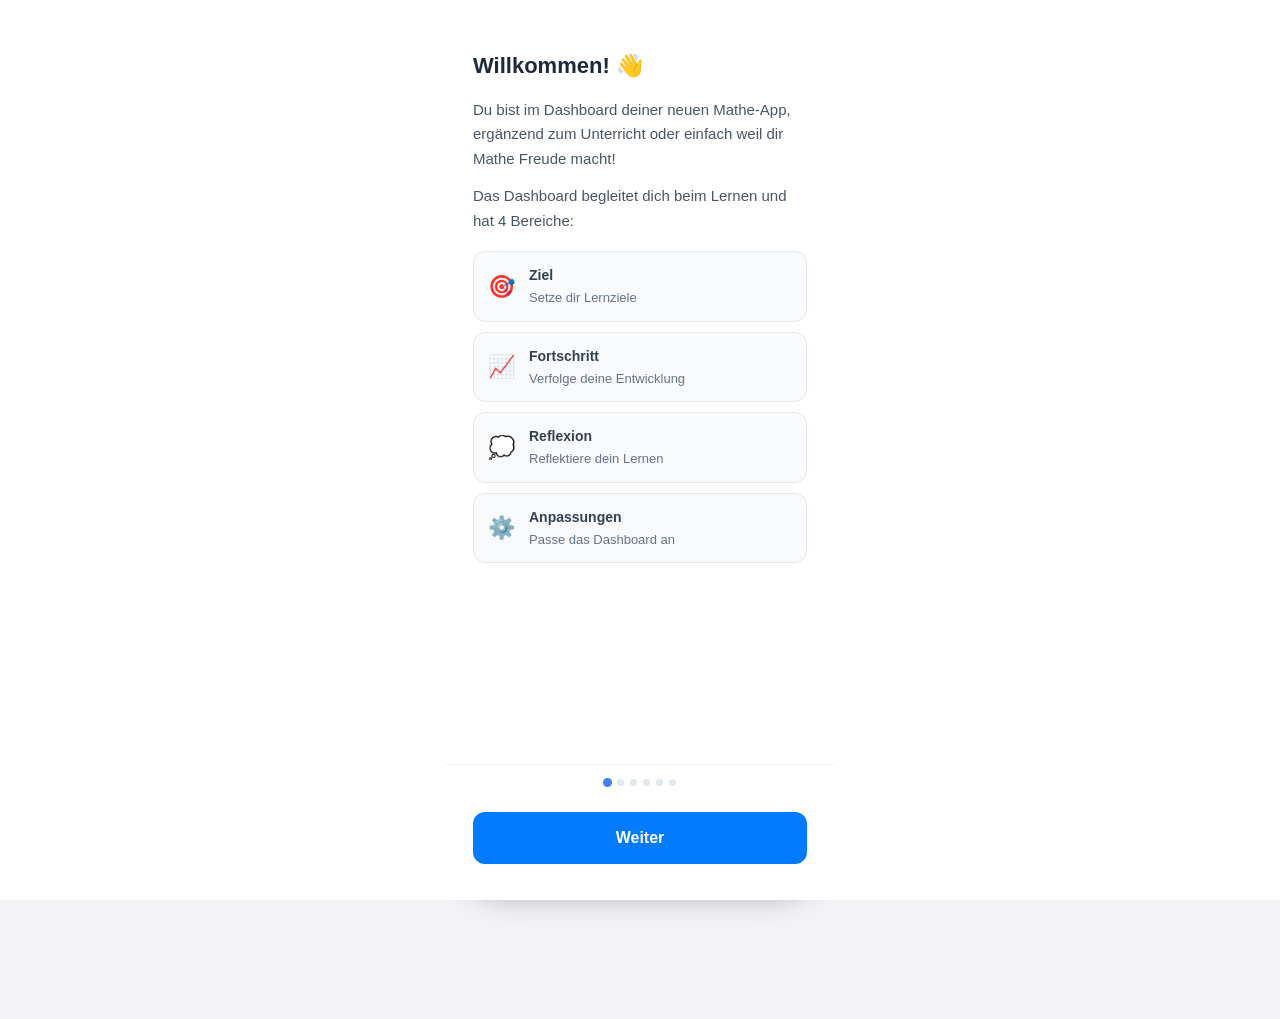
==== index.html @ ce613159 "Add files via upload" ====
<!DOCTYPE html>
<html lang="de">
<head>
  <meta charset="UTF-8" />
  <meta name="viewport" content="width=device-width, initial-scale=1.0, maximum-scale=1.0" />
  <title>Lern-Dashboard</title>
  <link rel="stylesheet" href="styles.css" />
  <style>
    /* ── Onboarding ─────────────────────────────────────────── */
    #onboarding-overlay {
      position: fixed;
      inset: 0;
      background: #fff;
      z-index: 9999;
      display: flex;
      align-items: flex-start;
      justify-content: center;
    }
    .onb-container {
      width: 100%;
      max-width: 390px;
      height: 100%;
      display: flex;
      flex-direction: column;
      overflow: hidden;
    }
    .onb-slide {
      display: none;
      flex-direction: column;
      flex: 1;
      overflow-y: auto;
      padding: 52px 28px 16px;
    }
    .onb-slide.active {
      display: flex;
      animation: onb-in .22s ease;
    }
    @keyframes onb-in {
      from { opacity: 0; transform: translateY(10px); }
      to   { opacity: 1; transform: translateY(0); }
    }
    .onb-title {
      font-size: 22px;
      font-weight: 700;
      color: #1E293B;
      margin: 0 0 18px;
      line-height: 1.25;
    }
    .onb-text {
      font-size: 15px;
      line-height: 1.65;
      color: #475569;
      margin: 0 0 12px;
    }
    .onb-features {
      display: flex;
      flex-direction: column;
      gap: 10px;
      margin-top: 6px;
    }
    .onb-feature {
      display: flex;
      align-items: center;
      gap: 14px;
      padding: 13px 14px;
      background: #F8FAFC;
      border-radius: 12px;
      border: 1px solid #E2E8F0;
    }
    .onb-feat-icon {
      font-size: 22px;
      flex-shrink: 0;
      line-height: 1;
    }
    .onb-feat-name {
      font-size: 14px;
      font-weight: 600;
      color: #334155;
    }
    .onb-feat-desc {
      font-size: 13px;
      color: #64748B;
      margin-top: 2px;
    }
    .onb-footer {
      padding: 14px 28px 36px;
      display: flex;
      flex-direction: column;
      align-items: center;
      gap: 14px;
      border-top: 1px solid #F1F5F9;
      flex-shrink: 0;
    }
    .onb-dots {
      display: flex;
      gap: 6px;
    }
    .onb-dot {
      width: 7px;
      height: 7px;
      border-radius: 50%;
      background: #E2E8F0;
      transition: background .2s, transform .2s;
    }
    .onb-dot.active {
      background: #3B82F6;
      transform: scale(1.3);
    }
    .onb-btn { width: 100%; }
  </style>
</head>
<body>
  <div class="app-container">

    <!-- ── Screen 1: Ziel ─────────────────────────────────── -->
    <div id="screen-ziel" class="screen active">
      <div class="screen-header">
        <h1 class="screen-title">Mein Ziel</h1>
        <span class="screen-subtitle">Wo will ich hin?</span>
      </div>

      <!-- Ziel-Block (Metrik 4 + 5) -->
      <section class="card" id="ziel-block">
        <div id="ziel-summary"></div>
      </section><!-- /ziel-block -->

      <!-- Lernempfehlung (Metrik 9) -->
      <section class="card" id="recommendation-section">
        <span class="card-title">Nächster Schritt</span>
        <div class="rec-card">
          <div class="rec-tag" id="rec-subject-tag"></div>
          <p class="rec-text" id="rec-text"></p>
          <p class="rec-goal-link muted" id="rec-goal-link"></p>
          <button class="btn btn-primary" id="rec-start-btn">Jetzt starten</button>
        </div>
      </section>

      <!-- Semesteranforderungen (Metrik 6) -->
      <section class="card" id="requirements-section">
        <div id="req-content"></div>
      </section>

      <!-- Manuelle Eingabe (Metrik 28) -->
      <section class="card card-subtle" id="manual-entry-section">
        <div id="manual-entry-root"></div>
      </section>

      <div class="screen-spacer"></div>
    </div><!-- /screen-ziel -->

    <!-- ── Screen 2: Fortschritt ──────────────────────────── -->
    <div id="screen-fortschritt" class="screen">
      <div class="screen-header">
        <h1 class="screen-title">Fortschritt</h1>
        <span class="screen-subtitle">Wo stehe ich aktuell?</span>
      </div>

      <!-- 1. Themen-Kachel -->
      <section class="card" id="themen-kachel">
        <div class="thema-tabs" id="thema-tabs"></div>
        <div id="thema-content"></div>
      </section>

      <!-- 2. Mein Lernfortschritt -->
      <section class="card" id="semester-chart-card">
        <div class="chart-header">
          <div>
            <div class="card-title">Mein Lernfortschritt</div>
            <p class="muted small" id="chart-subtitle" style="margin-top:2px;margin-bottom:0;">Sep – Mai</p>
          </div>
          <div id="chart-toggle" class="chart-toggle-wrap"></div>
        </div>
        <div id="semester-svg-wrap" style="margin-top:10px;"></div>
        <div id="semester-legend" class="semester-legend"></div>
        <div id="semester-tooltip" class="semester-tooltip"></div>
      </section>

      <!-- 3. Noten -->
      <section class="card" id="noten-section">
        <div style="display:flex;align-items:center;justify-content:space-between;margin-bottom:12px;">
          <div class="card-title" style="margin-bottom:0;">Noten</div>
          <button class="btn-icon" id="noten-add-btn" aria-label="Note hinzufügen">
            <svg width="17" height="17" viewBox="0 0 24 24" fill="none" stroke="currentColor" stroke-width="2.5" stroke-linecap="round"><line x1="12" y1="5" x2="12" y2="19"/><line x1="5" y1="12" x2="19" y2="12"/></svg>
          </button>
        </div>
        <div id="noten-table-wrap"></div>
      </section>

      <!-- 4. Abzeichen -->
      <section class="card" id="abzeichen-section">
        <div class="abz-header">
          <span class="card-title">Abzeichen</span>
          <div class="abz-nav-btns">
            <button class="abz-arrow-btn" id="abz-prev-btn" aria-label="Vorherige Abzeichen">
              <svg width="16" height="16" viewBox="0 0 24 24" fill="none" stroke="currentColor" stroke-width="2.5" stroke-linecap="round" stroke-linejoin="round"><polyline points="15 18 9 12 15 6"/></svg>
            </button>
            <button class="abz-arrow-btn" id="abz-next-btn" aria-label="Nächste Abzeichen">
              <svg width="16" height="16" viewBox="0 0 24 24" fill="none" stroke="currentColor" stroke-width="2.5" stroke-linecap="round" stroke-linejoin="round"><polyline points="9 18 15 12 9 6"/></svg>
            </button>
          </div>
        </div>
        <div class="abz-scroll-wrap" id="abz-scroll-wrap"></div>
        <div class="abz-dots" id="abz-dots"></div>
      </section>

      <div class="screen-spacer"></div>
    </div>

    <!-- ── Screen 3: Reflexion ────────────────────────────── -->
    <div id="screen-reflexion" class="screen">
      <div class="screen-header">
        <h1 class="screen-title">Reflexion</h1>
        <span class="screen-subtitle">Wie lief es?</span>
      </div>

      <!-- Wöchentlicher Check-in -->
      <section class="card" id="ref-checkin-card">
        <div class="card-title">Wöchentlicher Check-in</div>

        <div class="ref-section" style="margin-top:14px;">
          <p class="ref-question">Wie bewertest du deinen Lernfortschritt diese Woche?</p>
          <div class="ref-poles">
            <span>wenig</span>
            <span>viel</span>
          </div>
          <div class="ref-slider-wrap">
            <input type="range" class="ref-slider ref-slider--empty" id="ref-komp-slider"
                   min="1" max="10" value="5" step="1">
            <div class="ref-sys-marker" id="ref-sys-marker" style="display:none;">
              <div class="ref-sys-marker-tick"></div>
              <span class="ref-sys-marker-pct" id="ref-sys-marker-pct"></span>
            </div>
          </div>
          <p class="ref-hint" id="ref-komp-hint">Tippen um zu bewerten</p>
          <p class="ref-sys-text" id="ref-sys-text" style="display:none;"></p>
        </div>

        <div class="ref-divider"></div>

        <div class="ref-section">
          <p class="ref-question">Wie fühlst du dich gerade beim Lernen?</p>
          <div class="ref-poles">
            <span>😔 frustriert</span>
            <span>😊 neugierig</span>
          </div>
          <input type="range" class="ref-slider ref-slider--empty emo-slider" id="ref-emo-slider"
                 min="1" max="10" value="5" step="1">
          <p class="ref-hint" id="ref-emo-hint">Tippen um zu bewerten</p>
        </div>
      </section>

      <!-- Empfehlung -->
      <section class="card" id="ref-empfehlung-card">
        <div class="card-title">Empfehlung</div>
        <div id="ref-empfehlung-content" style="margin-top:10px;"></div>
      </section>

      <!-- Deine Entwicklung -->
      <section class="card" id="ref-verlauf-card">
        <div class="card-title">Deine Entwicklung</div>
        <div id="ref-verlauf-content" style="margin-top:12px;"></div>
      </section>

      <!-- Dein Lernmuster -->
      <section class="card" id="ref-muster-card">
        <div class="card-title">Dein Lernmuster</div>
        <div id="ref-muster-content" style="margin-top:12px;"></div>
      </section>

      <div class="screen-spacer"></div>
    </div>

    <!-- ── Screen 4: Anpassungen ──────────────────────────── -->
    <div id="screen-anpassungen" class="screen">
      <div class="screen-header">
        <h1 class="screen-title">Anpassungen</h1>
        <span class="screen-subtitle">Dein Dashboard</span>
      </div>

      <!-- Optional deaktivierbare Elemente -->
      <section class="card" id="anp-optional-card">
        <div class="card-title">Anpassbar</div>
        <p class="muted small" style="margin-top:4px;margin-bottom:14px;">Diese Elemente kannst du nach Bedarf ein- oder ausblenden.</p>
        <div id="anp-toggle-list"></div>
      </section>

      <!-- Systemseitig gesperrte Elemente -->
      <section class="card" id="anp-locked-card">
        <div class="card-title">Immer sichtbar</div>
        <p class="muted small" style="margin-top:4px;margin-bottom:14px;">Kernelemente für selbstreguliertes Lernen — können nicht ausgeblendet werden.</p>
        <div id="anp-locked-list"></div>
      </section>

      <!-- Push-Benachrichtigungen -->
      <section class="card" id="anp-push-card">
        <div class="card-title">Push-Benachrichtigungen</div>
        <p class="muted small" style="margin-top:4px;margin-bottom:14px;">Erhalte Erinnerungen direkt auf dein Gerät.</p>
        <div id="anp-push-list"></div>
      </section>

      <div class="screen-spacer"></div>
    </div>

    <!-- ── Floating Bottom Navigation ────────────────────── -->
    <nav class="bottom-nav" id="bottom-nav">
      <button class="nav-tab active" data-screen="screen-ziel" aria-label="Ziel">
        <span class="nav-emoji">🎯</span>
      </button>
      <button class="nav-tab" data-screen="screen-fortschritt" aria-label="Fortschritt">
        <span class="nav-emoji">📈</span>
      </button>
      <button class="nav-tab" data-screen="screen-reflexion" aria-label="Reflexion">
        <span class="nav-emoji">💭</span>
      </button>
      <button class="nav-tab" data-screen="screen-anpassungen" aria-label="Anpassungen">
        <span class="nav-emoji">⚙️</span>
      </button>
    </nav>

  </div><!-- /app-container -->

  <!-- ── Onboarding ──────────────────────────────────────────── -->
  <div id="onboarding-overlay">
    <div class="onb-container">

      <div class="onb-slide active">
        <h2 class="onb-title">Willkommen! 👋</h2>
        <p class="onb-text">Du bist im Dashboard deiner neuen Mathe-App, ergänzend zum Unterricht oder einfach weil dir Mathe Freude macht!</p>
        <p class="onb-text">Das Dashboard begleitet dich beim Lernen und hat 4 Bereiche:</p>
        <div class="onb-features">
          <div class="onb-feature">
            <span class="onb-feat-icon">🎯</span>
            <div>
              <div class="onb-feat-name">Ziel</div>
              <div class="onb-feat-desc">Setze dir Lernziele</div>
            </div>
          </div>
          <div class="onb-feature">
            <span class="onb-feat-icon">📈</span>
            <div>
              <div class="onb-feat-name">Fortschritt</div>
              <div class="onb-feat-desc">Verfolge deine Entwicklung</div>
            </div>
          </div>
          <div class="onb-feature">
            <span class="onb-feat-icon">💭</span>
            <div>
              <div class="onb-feat-name">Reflexion</div>
              <div class="onb-feat-desc">Reflektiere dein Lernen</div>
            </div>
          </div>
          <div class="onb-feature">
            <span class="onb-feat-icon">⚙️</span>
            <div>
              <div class="onb-feat-name">Anpassungen</div>
              <div class="onb-feat-desc">Passe das Dashboard an</div>
            </div>
          </div>
        </div>
      </div>

      <div class="onb-slide">
        <h2 class="onb-title">So funktioniert die App</h2>
        <div class="onb-features">
          <div class="onb-feature">
            <span class="onb-feat-icon">📚</span>
            <div>
              <div class="onb-feat-name">Themen</div>
              <div class="onb-feat-desc">Die großen Lernbereiche wie Analysis oder Algebra.</div>
            </div>
          </div>
          <div class="onb-feature">
            <span class="onb-feat-icon">📖</span>
            <div>
              <div class="onb-feat-name">Module</div>
              <div class="onb-feat-desc">Unterthemen innerhalb eines Themas, zum Beispiel Ableitungsregeln.</div>
            </div>
          </div>
          <div class="onb-feature" style="align-items:flex-start;">
            <span class="onb-feat-icon" style="margin-top:1px;">✏️</span>
            <div>
              <div class="onb-feat-name">Aufgaben</div>
              <div class="onb-feat-desc">Es gibt viele Aufgaben, du musst aber nicht alle spielen. Bestimmte Aufgaben sind als Testaufgaben markiert. Löst du diese beim ersten Versuch richtig, gilt das Modul als verstanden.</div>
            </div>
          </div>
        </div>
      </div>

      <div class="onb-slide">
        <h2 class="onb-title">🎯 Mein Ziel</h2>
        <p class="onb-text">Hier siehst du dein aktuelles Lernziel. Du kannst zwischen einem Zeitziel (z.B. 30 Min/Tag) und einem Lernziel (z.B. bestimmtes Modul abschließen) wählen.</p>
      </div>

      <div class="onb-slide">
        <h2 class="onb-title">📈 Fortschritt</h2>
        <p class="onb-text">Hier siehst du wie weit du in den einzelnen Themengebieten bist und wie sich deine Kompetenz über das Schuljahr entwickelt.</p>
      </div>

      <div class="onb-slide">
        <h2 class="onb-title">💭 Reflexion</h2>
        <p class="onb-text">Einmal pro Woche kannst du hier einschätzen wie gut du gelernt hast und wie es dir dabei ging. Das hilft dir besser zu lernen.</p>
      </div>

      <div class="onb-slide">
        <h2 class="onb-title">Bereit? Los geht's! 🚀</h2>
        <p class="onb-text">Du kannst das Dashboard jetzt ausprobieren. Viel Spaß beim Lernen!</p>
      </div>

      <div class="onb-footer">
        <div class="onb-dots" id="onb-dots">
          <span class="onb-dot active"></span>
          <span class="onb-dot"></span>
          <span class="onb-dot"></span>
          <span class="onb-dot"></span>
          <span class="onb-dot"></span>
          <span class="onb-dot"></span>
        </div>
        <button class="btn btn-primary onb-btn" id="onb-btn">Weiter</button>
      </div>

    </div>
  </div>

  <script src="data.js"></script>
  <script src="script.js"></script>
</body>
</html>
---- styles.css ----
/* ── Design Tokens ───────────────────────────────────────── */
:root {
  /* Apple System Accent Colors */
  --accent-blue:   #007AFF;
  --accent-green:  #34C759;
  --accent-amber:  #FF9500;
  --accent-red:    #FF3B30;
  --accent-purple: #AF52DE;

  /* Component aliases — use these throughout */
  --color-primary:    #007AFF;
  --color-primary-bg: rgba(0, 122, 255, 0.10);
  --color-amber:      #FF9500;
  --color-amber-bg:   rgba(255, 149, 0, 0.12);
  --color-success:    #34C759;
  --color-success-bg: rgba(52, 199, 89, 0.12);
  --color-bg:         #F2F2F7;
  --color-surface:    #FFFFFF;
  --color-text:       #000000;
  --color-text-muted: #8E8E93;
  --color-border:     rgba(60, 60, 67, 0.12);

  --radius-sm:   8px;
  --radius-md:   12px;
  --radius-lg:   16px;
  --radius-pill: 32px;

  --shadow-nav:  0 8px 32px rgba(0,0,0,.4);
  --shadow-card: 0 2px 8px rgba(0,0,0,0.08), 0 0 1px rgba(0,0,0,0.04);

  --font: -apple-system, BlinkMacSystemFont, 'SF Pro Display', 'SF Pro Text', 'Helvetica Neue', Arial, sans-serif;

  --nav-height:   68px;
  --nav-bottom:   16px;
}

/* ── Reset & Base ────────────────────────────────────────── */
*, *::before, *::after { box-sizing: border-box; margin: 0; padding: 0; }

html { -webkit-text-size-adjust: 100%; }

body {
  font-family: var(--font);
  font-size: 15px;
  line-height: 1.5;
  color: var(--color-text);
  background: var(--color-bg);
  min-height: 100dvh;
}

button { cursor: pointer; border: none; background: none; font: inherit; color: inherit; }
input, select, textarea { font: inherit; color: inherit; }
ul { list-style: none; }

/* ── App Container ───────────────────────────────────────── */
.app-container {
  position: relative;
  width: 100%;
  max-width: 390px;
  min-height: 100dvh;
  margin: 0 auto;
  background: var(--color-bg);
  overflow-x: hidden;
}

/* ── Screens ─────────────────────────────────────────────── */
.screen {
  display: none;
  padding: 0 16px;
  padding-bottom: calc(var(--nav-height) + var(--nav-bottom) + 24px);
  animation: fadeIn .18s ease;
}
.screen.active { display: block; }

@keyframes fadeIn {
  from { opacity: 0; transform: translateY(6px); }
  to   { opacity: 1; transform: translateY(0); }
}

.screen-header {
  padding: 20px 0 12px;
}
.screen-title {
  font-size: 28px;
  font-weight: 700;
  letter-spacing: -0.5px;
  line-height: 1.2;
}
.screen-subtitle {
  display: block;
  font-size: 13px;
  color: var(--color-text-muted);
  margin-top: 2px;
}
.screen-spacer { height: 8px; }

/* ── Cards ───────────────────────────────────────────────── */
.card {
  background: var(--color-surface);
  border-radius: var(--radius-lg);
  padding: 16px;
  margin-bottom: 12px;
  box-shadow: var(--shadow-card);
}
.card-subtle {
  background: var(--color-surface);
  box-shadow: none;
}
.card-header {
  display: flex;
  align-items: center;
  justify-content: space-between;
  gap: 8px;
}
.card-title {
  font-size: 17px;
  font-weight: 600;
  letter-spacing: -0.2px;
  color: var(--color-text);
}
.card-title.small { font-size: 13px; letter-spacing: 0; color: var(--color-text-muted); }

/* ── Collapsible ─────────────────────────────────────────── */
.collapsible {
  overflow: hidden;
  transition: max-height .25s ease, opacity .2s ease;
  max-height: 1000px;
  opacity: 1;
}
.collapsible.collapsed {
  max-height: 0;
  opacity: 0;
}
.chevron {
  flex-shrink: 0;
  transition: transform .22s ease;
  color: var(--color-text-muted);
}
.chevron.open { transform: rotate(180deg); }

/* ── Buttons ─────────────────────────────────────────────── */
.btn {
  display: inline-flex;
  align-items: center;
  justify-content: center;
  gap: 6px;
  padding: 11px 18px;
  border-radius: var(--radius-md);
  font-size: 15px;
  font-weight: 600;
  transition: opacity .15s, transform .1s;
  -webkit-tap-highlight-color: transparent;
}
.btn:active { transform: scale(.97); opacity: .85; }
.btn-primary {
  background: var(--color-primary);
  color: #fff;
  width: 100%;
  margin-top: 12px;
  padding: 14px 20px;
  font-size: 16px;
  border-radius: var(--radius-md);
}
.btn-secondary {
  background: var(--color-primary-bg);
  color: var(--color-primary);
  width: 100%;
  margin-top: 8px;
}
.btn-icon {
  display: flex;
  align-items: center;
  justify-content: center;
  width: 32px;
  height: 32px;
  border-radius: var(--radius-sm);
  color: var(--color-text-muted);
  transition: background .15s;
}
.btn-icon:hover { background: var(--color-bg); }

/* ── Chips ───────────────────────────────────────────────── */
.chip-row {
  display: flex;
  flex-wrap: wrap;
  gap: 6px;
  margin-top: 6px;
}
.chip {
  padding: 4px 12px;
  border-radius: var(--radius-pill);
  font-size: 13px;
  font-weight: 500;
  color: var(--color-text-muted);
  background: rgba(118, 118, 128, 0.12);
  transition: all .15s;
  -webkit-tap-highlight-color: transparent;
}
.chip.active, .chip.selected {
  background: rgba(0, 122, 255, 0.12);
  color: var(--accent-blue);
}
.chip:active { transform: scale(.95); }

/* ── Form Fields ─────────────────────────────────────────── */
.field-group { margin-top: 14px; }
.field-group:first-child { margin-top: 12px; }
.field-label {
  display: block;
  font-size: 13px;
  font-weight: 500;
  color: var(--color-text-muted);
  margin-bottom: 4px;
}
.field-label strong { color: var(--color-text); }

.input {
  width: 100%;
  padding: 9px 12px;
  border: 1.5px solid var(--color-border);
  border-radius: var(--radius-md);
  font-size: 14px;
  background: var(--color-bg);
  transition: border-color .15s;
  outline: none;
}
.input:focus { border-color: var(--color-primary); background: #fff; }
.input-sm { width: auto; min-width: 70px; }
.input-row {
  display: flex;
  align-items: center;
  gap: 8px;
}
.input-unit { font-size: 13px; color: var(--color-text-muted); }

.select {
  width: 100%;
  padding: 9px 12px;
  border: 1.5px solid var(--color-border);
  border-radius: var(--radius-md);
  font-size: 14px;
  background: var(--color-bg);
  outline: none;
  appearance: none;
  background-image: url("data:image/svg+xml,%3Csvg xmlns='http://www.w3.org/2000/svg' width='12' height='12' viewBox='0 0 24 24' fill='none' stroke='%2364748B' stroke-width='2'%3E%3Cpolyline points='6 9 12 15 18 9'/%3E%3C/svg%3E");
  background-repeat: no-repeat;
  background-position: right 12px center;
  padding-right: 32px;
}
.select:focus { border-color: var(--color-primary); }

.slider {
  width: 100%;
  height: 4px;
  margin-top: 8px;
  accent-color: var(--color-primary);
  cursor: pointer;
}
.slider-labels {
  display: flex;
  justify-content: space-between;
  font-size: 11px;
  color: var(--color-text-muted);
  margin-top: 4px;
}

/* ── Ziel Block ──────────────────────────────────────────── */
.ziel-type-row {
  display: flex;
  align-items: center;
  justify-content: space-between;
  margin-bottom: 4px;
}

.ziel-type-toggle {
  display: flex;
  background: rgba(118, 118, 128, 0.12);
  border-radius: 10px;
  padding: 2px;
  margin-bottom: 14px;
  gap: 2px;
}
.toggle-opt {
  flex: 1;
  padding: 7px 0;
  border-radius: 8px;
  font-size: 13px;
  font-weight: 500;
  color: var(--color-text-muted);
  text-align: center;
  transition: all .18s;
  -webkit-tap-highlight-color: transparent;
}
.toggle-opt.active {
  background: white;
  color: var(--color-text);
  font-weight: 600;
  box-shadow: 0 1px 3px rgba(0,0,0,.12);
}

.ziel-view { min-height: 0; }

/* Module chips — horizontal scroll */
.modul-chip-row {
  display: flex;
  flex-wrap: nowrap;
  gap: 6px;
  overflow-x: auto;
  -webkit-overflow-scrolling: touch;
  margin-top: 10px;
  padding-bottom: 4px;
  scrollbar-width: none;
}
.modul-chip-row::-webkit-scrollbar { display: none; }
.modul-chip {
  white-space: nowrap;
  font-size: 12px;
  padding: 5px 10px;
  flex-shrink: 0;
}

/* Module detail */
.modul-detail {
  margin-top: 10px;
  padding-top: 10px;
}
.modul-progress-wrap {
  height: 6px;
  background: rgba(0, 0, 0, 0.06);
  border-radius: var(--radius-pill);
  overflow: hidden;
  margin-bottom: 6px;
}
.modul-progress-fill {
  height: 100%;
  border-radius: var(--radius-pill);
  background: var(--color-primary);
  transition: width .3s ease;
}
.modul-progress-meta {
  display: flex;
  align-items: center;
  justify-content: space-between;
}

/* Status-Badges */
.status-badge {
  display: inline-flex;
  align-items: center;
  padding: 2px 8px;
  border-radius: 6px;
  font-size: 12px;
  font-weight: 500;
}
.badge-success { background: rgba(52, 199, 89, 0.12); color: var(--accent-green); }
.badge-progress { background: rgba(0, 122, 255, 0.10); color: var(--accent-blue); }

/* Leistungsziel */
.leistung-thema-row {
  display: flex;
  align-items: center;
  justify-content: space-between;
  gap: 8px;
}
.leistung-thema-name {
  font-size: 14px;
  font-weight: 600;
}
.ziel-badge {
  display: inline-flex;
  align-items: center;
  padding: 3px 10px;
  background: var(--color-amber-bg);
  color: var(--color-amber);
  border-radius: var(--radius-pill);
  font-size: 12px;
  font-weight: 700;
  flex-shrink: 0;
}
.leistung-gesamt {
  margin-top: 12px;
  padding-top: 12px;
  border-top: 1px solid var(--color-border);
}
.leistung-bar-wrap {
  position: relative;
  height: 8px;
  background: rgba(0, 0, 0, 0.06);
  border-radius: var(--radius-pill);
  overflow: visible;
  margin-bottom: 6px;
}
.leistung-bar-fill {
  height: 100%;
  border-radius: var(--radius-pill);
  background: var(--color-primary);
  transition: width .4s ease;
}
.leistung-bar-target {
  position: absolute;
  top: -4px;
  width: 2px;
  height: 16px;
  background: var(--color-amber);
  border-radius: 1px;
  transform: translateX(-50%);
}
.leistung-bar-meta {
  display: flex;
  justify-content: space-between;
  align-items: center;
}
.current-pct {
  font-size: 12px;
  font-weight: 600;
  color: var(--color-primary);
}

/* Edit-Panel Trenner */
.edit-sep {
  height: 1px;
  background: var(--color-border);
  margin: 14px 0;
}

/* Wochenkalender */
.week-grid {
  display: grid;
  grid-template-columns: repeat(7, 1fr);
  gap: 4px;
}
.week-day {
  display: flex;
  flex-direction: column;
  align-items: center;
  gap: 4px;
}
.week-day-label {
  font-size: 11px;
  color: var(--color-text-muted);
  font-weight: 500;
}
.week-day-dot {
  width: 32px;
  height: 32px;
  border-radius: 50%;
  border: 1.5px solid var(--color-border);
  display: flex;
  align-items: center;
  justify-content: center;
  font-size: 11px;
}
.week-day-dot.planned {
  border-color: var(--color-primary);
  color: var(--color-primary);
  font-weight: 600;
}
.week-day-dot.done {
  background: var(--color-success);
  border-color: var(--color-success);
  color: #fff;
}
.week-summary {
  margin-top: 12px;
  font-size: 13px;
  color: var(--color-text-muted);
}
.week-summary strong { color: var(--color-text); }

/* ── Leistungsziel — Thema-Auswahl ──────────────────────── */
.thema-chip-row {
  display: grid;
  grid-template-columns: 1fr 1fr;
  gap: 6px;
  margin-bottom: 8px;
}
.thema-chip {
  font-size: 12px;
  padding: 8px 10px;
  white-space: normal;
  text-align: center;
  line-height: 1.3;
}

.thema-progress-row {
  display: flex;
  align-items: center;
  gap: 8px;
  margin-bottom: 12px;
}
.thema-bar-wrap {
  flex: 1;
  height: 4px;
  background: rgba(0, 0, 0, 0.06);
  border-radius: var(--radius-pill);
  overflow: hidden;
}
.thema-bar-fill {
  height: 100%;
  background: var(--color-primary);
  border-radius: var(--radius-pill);
  transition: width .3s ease;
}
.thema-pct {
  font-size: 12px;
  font-weight: 600;
  color: var(--color-primary);
  min-width: 30px;
  text-align: right;
}

/* Gemeisterte Modul-Chips */
.modul-chip.mastered {
  color: var(--color-success);
  border-color: var(--color-success-bg);
  background: var(--color-success-bg);
  opacity: 0.8;
  display: inline-flex;
  align-items: center;
  gap: 3px;
}
.modul-chip.mastered.active {
  opacity: 1;
  background: var(--color-success);
  border-color: var(--color-success);
  color: #fff;
}

/* Modul-Detail-Card */
.modul-detail-card {
  margin-top: 12px;
  padding-top: 12px;
  border-top: 1px solid var(--color-border);
}
.modul-detail-name {
  font-size: 13px;
  font-weight: 600;
  line-height: 1.3;
  margin-bottom: 10px;
}

/* Gemeistert-Banner */
.modul-mastered-banner {
  display: flex;
  align-items: center;
  gap: 6px;
  padding: 9px 12px;
  background: var(--color-success-bg);
  color: var(--color-success);
  border-radius: var(--radius-md);
  font-size: 13px;
  font-weight: 500;
}

/* Garmin-Row: Aktuell vs. Ziel */
.garmin-row {
  display: flex;
  align-items: center;
  justify-content: space-around;
  gap: 8px;
  padding: 4px 0 2px;
}
.garmin-item {
  display: flex;
  flex-direction: column;
  align-items: center;
  gap: 2px;
  flex: 1;
}
.garmin-value {
  font-size: 26px;
  font-weight: 700;
  line-height: 1;
  color: var(--color-text);
}
.garmin-label {
  font-size: 11px;
  color: var(--color-text-muted);
  text-align: center;
}
.garmin-arrow { color: var(--color-border); flex-shrink: 0; }
.garmin-target .garmin-value { color: var(--color-amber); }

/* Progress bar with optional target marker */
.modul-bar-outer {
  position: relative;
  margin-top: 10px;
}
.modul-target-marker {
  position: absolute;
  top: -3px;
  width: 2px;
  height: 12px;
  background: var(--color-amber);
  border-radius: 1px;
  transform: translateX(-50%);
}

/* Wochenziel-Sektion */
.wochenziel-section { margin-top: 12px; }
.amber-text { color: var(--color-amber); }

/* ── Recommendation Card ─────────────────────────────────── */
.rec-card { padding-top: 12px; }
.rec-tag {
  display: inline-block;
  padding: 3px 10px;
  border-radius: var(--radius-pill);
  background: var(--color-primary-bg);
  color: var(--color-primary);
  font-size: 12px;
  font-weight: 600;
  margin-bottom: 8px;
}
.rec-text {
  font-size: 14px;
  line-height: 1.55;
  color: var(--color-text);
}
.rec-goal-link {
  font-size: 12px;
  margin-top: 6px;
}

/* ── Semesteranforderungen ───────────────────────────────── */
.req-meta {
  font-size: 12px;
  color: var(--color-text-muted);
  margin-top: 2px;
  margin-bottom: 12px;
}
.req-groups {
  display: flex;
  flex-direction: column;
  gap: 10px;
}
.req-group-label {
  display: block;
  font-size: 11px;
  font-weight: 700;
  letter-spacing: 0.05em;
  text-transform: uppercase;
  color: var(--color-text-muted);
  margin-bottom: 4px;
}
.req-module-list {
  list-style: none;
  margin: 0;
  padding: 0;
  display: flex;
  flex-direction: column;
  gap: 3px;
}
.req-module-item {
  display: flex;
  align-items: baseline;
  gap: 7px;
  font-size: 13.5px;
  color: var(--color-text);
  line-height: 1.4;
}
.req-status-icon {
  flex-shrink: 0;
  width: 14px;
  text-align: center;
  font-size: 12px;
}
.req-status-gemeistert { color: var(--accent-green); }
.req-status-laufend    { color: var(--color-primary); }
.req-status-offen      { color: var(--color-text-muted); }

/* ── Utilities ───────────────────────────────────────────── */
.muted  { color: var(--color-text-muted); }
.small  { font-size: 12px; }
.mt-sm  { margin-top: 8px; }
.hidden { display: none !important; }

/* ── Placeholder screens ─────────────────────────────────── */
.placeholder-card {
  display: flex;
  flex-direction: column;
  align-items: center;
  justify-content: center;
  gap: 12px;
  padding: 48px 24px;
  background: var(--color-surface);
  border-radius: var(--radius-lg);
  margin-top: 8px;
  color: var(--color-text-muted);
  font-size: 14px;
}
.placeholder-icon { font-size: 36px; }

/* ── Floating Bottom Navigation ──────────────────────────── */
.bottom-nav {
  position: fixed;
  bottom: var(--nav-bottom);
  left: 50%;
  transform: translateX(-50%);
  width: calc(100% - 48px);
  max-width: 342px;
  height: var(--nav-height);
  background: rgba(20, 20, 20, 0.75);
  backdrop-filter: blur(20px) saturate(180%);
  -webkit-backdrop-filter: blur(20px) saturate(180%);
  border: 1px solid rgba(255, 255, 255, 0.12);
  border-radius: var(--radius-pill);
  box-shadow: var(--shadow-nav);
  display: flex;
  align-items: center;
  justify-content: space-around;
  padding: 0 8px;
  z-index: 100;
}

.nav-tab {
  display: flex;
  align-items: center;
  justify-content: center;
  width: 52px;
  height: 52px;
  border-radius: 20px;
  color: rgba(255, 255, 255, 0.5);
  transition: color .18s, background .18s;
  -webkit-tap-highlight-color: transparent;
}
.nav-tab:active { transform: scale(.92); }
.nav-tab.active {
  color: white;
  background: rgba(255, 255, 255, 0.15);
}
.nav-emoji { font-size: 22px; line-height: 1; }

/* ── Toast ───────────────────────────────────────────────── */
.toast {
  position: fixed;
  bottom: calc(var(--nav-height) + var(--nav-bottom) + 12px);
  left: 50%;
  transform: translateX(-50%) translateY(8px);
  background: var(--color-text);
  color: #fff;
  padding: 10px 18px;
  border-radius: var(--radius-pill);
  font-size: 13px;
  font-weight: 500;
  white-space: nowrap;
  opacity: 0;
  transition: opacity .2s, transform .2s;
  pointer-events: none;
  z-index: 200;
}
.toast.show {
  opacity: 1;
  transform: translateX(-50%) translateY(0);
}

/* ── Ziel-Zusammenfassung (Hauptansicht) ─────────────────── */
.summary-type-label {
  font-size: 11px;
  font-weight: 600;
  text-transform: uppercase;
  letter-spacing: .5px;
  color: var(--color-text-muted);
}
.summary-thema {
  font-size: 15px;
  font-weight: 600;
  margin-top: 4px;
}
.summary-modul-chips {
  display: flex;
  flex-wrap: wrap;
  gap: 4px;
  margin-top: 6px;
}
.summary-modul-chip {
  padding: 3px 8px;
  background: var(--color-primary-bg);
  color: var(--color-primary);
  border-radius: var(--radius-pill);
  font-size: 11px;
  font-weight: 600;
}
.summary-meta {
  font-size: 12px;
  color: var(--color-text-muted);
  margin-top: 6px;
}
.summary-bar-wrap {
  height: 6px;
  background: var(--color-border);
  border-radius: var(--radius-pill);
  overflow: hidden;
}
.summary-bar-fill {
  height: 100%;
  background: var(--color-primary);
  border-radius: var(--radius-pill);
  transition: width .3s ease;
}
.summary-bar-label {
  font-size: 11px;
  color: var(--color-text-muted);
  margin-top: 4px;
}

/* ── Modal Overlay ────────────────────────────────────────── */
.modal-overlay {
  position: fixed;
  inset: 0;
  background: rgba(0, 0, 0, 0.50);
  z-index: 300;
  display: flex;
  align-items: flex-end;
  justify-content: center;
  animation: overlayIn .2s ease;
}
.modal-overlay.hidden { display: none !important; }

@keyframes overlayIn {
  from { opacity: 0; }
  to   { opacity: 1; }
}

.modal-card {
  width: 100%;
  max-width: 390px;
  background: var(--color-surface);
  border-radius: var(--radius-lg) var(--radius-lg) 0 0;
  padding: 20px 16px 36px;
  max-height: 88dvh;
  overflow-y: auto;
  animation: slideUp .25s ease;
}

@keyframes slideUp {
  from { transform: translateY(40px); opacity: 0; }
  to   { transform: translateY(0);    opacity: 1; }
}

.modal-header {
  display: flex;
  align-items: center;
  justify-content: space-between;
  margin-bottom: 16px;
}
.modal-title {
  font-size: 16px;
  font-weight: 700;
}

/* ── Schritt-Indikator ────────────────────────────────────── */
.step-indicator {
  display: flex;
  justify-content: center;
  gap: 6px;
  margin-bottom: 16px;
}
.step-dot {
  width: 8px;
  height: 8px;
  border-radius: 50%;
  background: var(--color-border);
  transition: background .18s;
}
.step-dot.active { background: var(--color-primary); }

/* ── Modal-Sektionen ─────────────────────────────────────── */
.modal-section { margin-bottom: 4px; }

.modal-nav {
  display: flex;
  align-items: center;
  justify-content: space-between;
  gap: 8px;
  margin-top: 16px;
  padding-top: 12px;
  border-top: 1px solid var(--color-border);
}

/* ── Schritt 1: Thema-Karten ─────────────────────────────── */
.leistung-thema-list {
  display: flex;
  flex-direction: column;
  gap: 8px;
  margin-top: 8px;
}
.leistung-thema-card {
  width: 100%;
  text-align: left;
  padding: 12px 14px;
  border-radius: var(--radius-md);
  border: 1.5px solid var(--color-border);
  background: var(--color-surface);
  transition: border-color .15s, background .15s;
  -webkit-tap-highlight-color: transparent;
}
.leistung-thema-card.active {
  border-color: var(--color-primary);
  background: var(--color-primary-bg);
}
.ltc-row {
  display: flex;
  justify-content: space-between;
  align-items: center;
  margin-bottom: 6px;
}
.ltc-name { font-size: 13px; font-weight: 600; }
.ltc-pct  { font-size: 12px; font-weight: 600; color: var(--color-primary); }
.ltc-bar-wrap {
  height: 3px;
  background: rgba(0, 0, 0, 0.06);
  border-radius: var(--radius-pill);
  overflow: hidden;
}
.ltc-bar-fill {
  height: 100%;
  background: var(--color-primary);
  border-radius: var(--radius-pill);
}

/* ── Schritt 2: Modul-Checkliste ─────────────────────────── */
.last-mastered-row {
  display: flex;
  align-items: center;
  gap: 6px;
  font-size: 13px;
  color: var(--color-success);
  padding: 8px 10px;
  background: var(--color-success-bg);
  border-radius: var(--radius-md);
}
.modul-check-list {
  display: flex;
  flex-direction: column;
  max-height: 220px;
  overflow-y: auto;
  margin-top: 8px;
  border: 1px solid var(--color-border);
  border-radius: var(--radius-md);
}
.modul-check-item {
  display: flex;
  align-items: center;
  gap: 10px;
  padding: 10px;
  cursor: pointer;
  transition: background .12s;
  border-bottom: 1px solid var(--color-border);
  -webkit-tap-highlight-color: transparent;
}
.modul-check-item:last-child { border-bottom: none; }
.modul-check-item.checked { background: var(--color-primary-bg); }
.modul-checkbox {
  flex-shrink: 0;
  width: 17px;
  height: 17px;
  accent-color: var(--color-primary);
  cursor: pointer;
}
.modul-check-name {
  flex: 1;
  font-size: 13px;
  line-height: 1.3;
}
.konzept-badge {
  flex-shrink: 0;
  padding: 2px 7px;
  background: var(--color-bg);
  border-radius: var(--radius-pill);
  font-size: 11px;
  color: var(--color-text-muted);
  font-weight: 500;
}
.modal-count-summary {
  margin-top: 10px;
  font-size: 13px;
  color: var(--color-text-muted);
  text-align: center;
}
.modal-count-summary strong { color: var(--color-text); }

/* ── Schritt 3: Datum + Zusammenfassung ──────────────────── */
.step3-summary {
  display: flex;
  align-items: center;
  flex-wrap: wrap;
  gap: 6px;
  margin-top: 14px;
  padding: 12px;
  background: var(--color-bg);
  border-radius: var(--radius-md);
}
.step3-item {
  font-size: 13px;
  font-weight: 500;
  color: var(--color-text);
}
.step3-sep {
  font-size: 13px;
  color: var(--color-text-muted);
}

/* ── Chart-Legende ────────────────────────────────────────── */
.chart-legend {
  display: flex;
  align-items: center;
  justify-content: center;
  gap: 10px;
  margin-top: 4px;
}
.legend-dot {
  display: inline-block;
  width: 10px;
  height: 10px;
  border-radius: 2px;
  flex-shrink: 0;
}
.legend-lbl {
  font-size: 11px;
  color: var(--color-text-muted);
}

/* ── Datums-Validierungsfehler ───────────────────────────── */
.date-error {
  font-size: 12px;
  color: var(--accent-red);
  margin-top: 6px;
}

/* ── Tempo-Indikator (Leistungsziel) ─────────────────────── */
.tempo-block {
  margin-top: 10px;
  display: flex;
  flex-direction: column;
  gap: 4px;
}
.tempo-row {
  display: flex;
  align-items: center;
  gap: 6px;
  font-size: 13px;
  color: var(--color-text-muted);
  line-height: 1.35;
}
.tempo-icon {
  font-size: 14px;
  flex-shrink: 0;
  width: 18px;
  text-align: center;
}
.tempo-ok {
  color: var(--accent-green);
  font-weight: 500;
}
.tempo-warn {
  color: var(--accent-amber);
  font-weight: 500;
}

/* ── Screen 2: Themen-Kachel ─────────────────────────────── */
.thema-tabs {
  display: flex;
  border-bottom: 1.5px solid var(--color-border);
  margin: -16px -16px 14px;
  padding: 0 16px;
  gap: 2px;
}
.thema-tab {
  flex: 1;
  padding: 10px 0 9px;
  font-size: 13px;
  font-weight: 600;
  color: var(--color-text-muted);
  text-align: center;
  border-bottom: 2.5px solid transparent;
  margin-bottom: -1.5px;
  transition: color .15s, border-color .15s;
  -webkit-tap-highlight-color: transparent;
}
.thema-tab.active {
  color: var(--color-primary);
  border-bottom-color: var(--color-primary);
}
.thema-progress-section { margin-bottom: 10px; }
.thema-progress-hdr {
  display: flex;
  align-items: baseline;
  justify-content: space-between;
  margin-bottom: 7px;
}
.thema-big-pct {
  font-size: 24px;
  font-weight: 800;
  line-height: 1;
}
.thema-bar-track {
  height: 7px;
  background: rgba(0, 0, 0, 0.06);
  border-radius: var(--radius-pill);
  overflow: hidden;
}
.thema-bar-fill {
  height: 100%;
  border-radius: var(--radius-pill);
  transition: width .4s ease;
}

/* ── Modul-Liste (Tab-Kachel) ────────────────────────────── */
.mod-list {
  border-top: 1px solid var(--color-border);
  margin-top: 4px;
  max-height: 300px;
  overflow-y: auto;
  scrollbar-width: thin;
  scrollbar-color: var(--color-border) transparent;
}
.mod-row {
  display: flex;
  align-items: center;
  gap: 9px;
  padding: 8px 0;
  border-bottom: 1px solid var(--color-border);
}
.mod-row:last-child { border-bottom: none; }
.mod-row--amber { background: var(--color-amber-bg); border-radius: 5px; }
.mod-dot {
  flex-shrink: 0;
  width: 16px;
  height: 16px;
  border-radius: 50%;
  display: flex;
  align-items: center;
  justify-content: center;
}
.mod-dot--green { background: var(--color-success); }
.mod-dot--blue  { background: var(--color-primary); }
.mod-dot--amber { background: var(--color-amber-bg); border: 2px solid var(--color-amber); }
.mod-dot--open  { background: var(--color-border); }
.mod-name       { flex: 1; font-size: 12.5px; line-height: 1.3; color: var(--color-text); }
.mod-name--done  { color: var(--color-text-muted); }
.mod-name--muted { color: var(--color-text-muted); }
.mod-pct        { flex-shrink: 0; font-size: 11px; font-weight: 700; color: var(--color-primary); }
.mod-pct--amber { color: var(--color-amber); }

/* ── Kompetenzentwicklung ────────────────────────────────── */
.semester-legend {
  display: flex;
  flex-wrap: wrap;
  gap: 10px;
  margin-top: 8px;
}
.semester-legend-item { display: flex; align-items: center; }
.semester-tooltip {
  min-height: 20px;
  margin-top: 6px;
  text-align: center;
  font-size: 12px;
  font-weight: 500;
  color: var(--color-text);
  opacity: 0;
  transition: opacity .2s;
  background: var(--color-bg);
  border-radius: var(--radius-pill);
  padding: 3px 12px;
}
.semester-tooltip.visible { opacity: 1; }

/* ── Noten-Tabelle ───────────────────────────────────────── */
.noten-table {
  width: 100%;
  border-collapse: collapse;
}
.noten-th {
  font-size: 10.5px;
  font-weight: 700;
  color: var(--color-text-muted);
  text-transform: uppercase;
  letter-spacing: .05em;
  text-align: left;
  padding: 0 8px 8px 0;
  border-bottom: 1.5px solid var(--color-border);
}
.noten-th-note  { text-align: center; padding-right: 0; }
.noten-tr       { border-bottom: 1px solid var(--color-border); }
.noten-tr:last-child { border-bottom: none; }
.noten-td {
  font-size: 12.5px;
  padding: 8px 8px 8px 0;
  vertical-align: middle;
  color: var(--color-text);
}
.noten-td-datum {
  white-space: nowrap;
  color: var(--color-text-muted);
  font-size: 11px;
  min-width: 82px;
}
.noten-td-note  { text-align: center; padding-right: 0; }
.note-pill {
  display: inline-flex;
  align-items: center;
  justify-content: center;
  width: 28px;
  height: 28px;
  border-radius: 50%;
  font-size: 13px;
  font-weight: 700;
}

/* ── Abzeichen (horizontaler Scroll) ─────────────────────── */
.abz-header {
  display: flex;
  align-items: center;
  justify-content: space-between;
  margin-bottom: 12px;
}
.abz-arrow-btn {
  width: 30px;
  height: 30px;
  border-radius: 50%;
  background: var(--color-bg);
  color: var(--color-text-muted);
  display: flex;
  align-items: center;
  justify-content: center;
  transition: background .15s;
  -webkit-tap-highlight-color: transparent;
}
.abz-arrow-btn:active { background: var(--color-border); }
.abz-scroll-wrap {
  display: flex;
  gap: 8px;
  overflow-x: auto;
  scrollbar-width: none;
  -webkit-overflow-scrolling: touch;
  margin: 0 -16px;
  padding: 0 16px 4px;
}
.abz-scroll-wrap::-webkit-scrollbar { display: none; }
.abz-item {
  flex: 0 0 104px;
  display: flex;
  flex-direction: column;
  align-items: center;
  gap: 5px;
  padding: 12px 8px 10px;
  border-radius: var(--radius-md);
  background: var(--color-bg);
  text-align: center;
}
.abz-item--locked { opacity: 0.42; }
.abz-icon {
  width: 44px;
  height: 44px;
  border-radius: 50%;
  display: flex;
  align-items: center;
  justify-content: center;
}
.abz-label {
  font-size: 11px;
  font-weight: 600;
  line-height: 1.3;
  color: var(--color-text);
}
.abz-sub { font-size: 10px; color: var(--color-text-muted); }

/* ── Chart-Toggle (Schuljahr / Letzter Monat) ────────────── */
.chart-header {
  display: flex;
  flex-direction: column;
  align-items: flex-start;
  margin-bottom: 10px;
}
#chart-toggle {
  margin-top: 10px;
}
.chart-toggle-wrap {
  display: flex;
  background: rgba(118, 118, 128, 0.12);
  border-radius: 10px;
  padding: 2px;
  flex-shrink: 0;
  margin-top: 1px;
}
.chart-toggle-btn {
  padding: 4px 9px;
  border-radius: 8px;
  font-size: 11px;
  font-weight: 600;
  color: var(--color-text-muted);
  transition: background .15s, color .15s;
  white-space: nowrap;
}
.chart-toggle-btn.active {
  background: white;
  color: var(--color-text);
  box-shadow: 0 1px 3px rgba(0,0,0,.12);
}

/* ── Abzeichen-Navigation ────────────────────────────────── */
.abz-nav-btns { display: flex; gap: 4px; }
.abz-arrow-btn--hidden { visibility: hidden; pointer-events: none; }
.abz-dots {
  display: flex;
  justify-content: center;
  gap: 6px;
  margin-top: 10px;
}
.abz-dot {
  width: 6px;
  height: 6px;
  border-radius: 50%;
  background: var(--color-border);
  transition: background .2s;
}
.abz-dot.active { background: var(--color-primary); }

/* ── Tab font – kompakter für lange Labels ───────────────── */
.thema-tab { font-size: 12px; }

/* ═══════════════════════════════════════════════════════════
   Screen 3: Reflexion
   ═══════════════════════════════════════════════════════════ */

/* ── Slider base ─────────────────────────────────────────── */
.ref-slider {
  width: 100%;
  height: 4px;
  -webkit-appearance: none;
  appearance: none;
  background: rgba(118, 118, 128, 0.2);
  border-radius: var(--radius-pill);
  outline: none;
  cursor: pointer;
  margin: 10px 0 4px;
  display: block;
}
input[type="range"]::-webkit-slider-thumb {
  width: 22px;
  height: 22px;
  border-radius: 50%;
  background: white;
  box-shadow: 0 1px 4px rgba(0,0,0,0.25);
  cursor: pointer;
  -webkit-appearance: none;
}
input[type="range"]::-moz-range-thumb {
  width: 22px;
  height: 22px;
  border-radius: 50%;
  background: white;
  box-shadow: 0 1px 4px rgba(0,0,0,0.25);
  cursor: pointer;
  border: none;
}
/* ── Check-in Layout ─────────────────────────────────────── */
.ref-divider {
  border: none;
  border-top: 1px solid var(--color-border);
  margin: 16px 0;
}
.ref-question {
  font-size: 13.5px;
  font-weight: 500;
  color: var(--color-text);
  line-height: 1.4;
  margin-bottom: 10px;
}
.ref-poles {
  display: flex;
  justify-content: space-between;
}
.ref-poles span { font-size: 11px; color: var(--color-text-muted); }
.ref-hint {
  text-align: center;
  font-size: 11px;
  color: var(--color-text-muted);
  margin-top: 6px;
}
/* System marker on kompetenz slider */
.ref-slider-wrap { position: relative; padding-bottom: 24px; }
.ref-sys-marker {
  position: absolute;
  bottom: 0;
  flex-direction: column;
  align-items: center;
  pointer-events: none;
  gap: 1px;
  transform: translateX(-50%);
}
.ref-sys-marker-tick {
  width: 1.5px;
  height: 10px;
  background: var(--color-text-muted);
  border-radius: 1px;
}
.ref-sys-marker-pct {
  font-size: 9px;
  color: var(--color-text-muted);
  font-weight: 500;
  white-space: nowrap;
  line-height: 1;
}
.ref-sys-text {
  font-size: 11px;
  color: var(--color-text-muted);
  text-align: center;
  margin-top: 4px;
  line-height: 1.4;
}

/* ── Empfehlung ──────────────────────────────────────────── */
.ref-placeholder-text {
  font-size: 13px;
  color: var(--color-text-muted);
  line-height: 1.55;
  text-align: center;
  padding: 8px 0 4px;
}
.ref-chips { display: flex; gap: 6px; flex-wrap: wrap; margin-bottom: 9px; }
.ref-chip  { font-size: 10.5px; font-weight: 600; padding: 3px 9px; border-radius: var(--radius-pill); }
.ref-rec-titel { font-size: 16px; font-weight: 700; margin-bottom: 6px; line-height: 1.2; }
.ref-rec-body  { font-size: 13px; color: var(--color-text); line-height: 1.55; }
.ref-rec-modul { font-size: 11.5px; color: var(--color-text-muted); margin-top: 10px; font-weight: 500; }

/* ── Entwicklungsverlauf ─────────────────────────────────── */
.ref-verlauf-legend {
  display: flex;
  align-items: center;
  gap: 6px;
  margin-top: 10px;
  flex-wrap: wrap;
}
.ref-verlauf-dot {
  width: 8px;
  height: 8px;
  border-radius: 50%;
  display: inline-block;
  flex-shrink: 0;
}
.ref-verlauf-lbl {
  font-size: 11px;
  color: var(--color-text-muted);
  margin-right: 8px;
}

/* ═══════════════════════════════════════════════════════════
   Screen 4: Anpassungen
   ═══════════════════════════════════════════════════════════ */

/* Toggle-Zeile */
.anp-item {
  display: flex;
  align-items: center;
  justify-content: space-between;
  padding: 11px 0;
  border-bottom: 1px solid var(--color-border);
  gap: 12px;
}
.anp-item:last-child { border-bottom: none; }
.anp-item--disabled {
  opacity: 0.38;
  pointer-events: none;
}
.anp-item-info { flex: 1; min-width: 0; }
.anp-item-name {
  display: block;
  font-size: 14px;
  font-weight: 500;
  color: var(--color-text);
}
.anp-item-loc {
  display: block;
  font-size: 11px;
  color: var(--color-text-muted);
  margin-top: 1px;
}

/* iOS-style Toggle */
.ios-toggle {
  flex-shrink: 0;
  position: relative;
  display: inline-block;
  width: 44px;
  height: 26px;
}
.ios-toggle input {
  opacity: 0;
  width: 0;
  height: 0;
  position: absolute;
}
.ios-toggle-track {
  position: absolute;
  inset: 0;
  background: var(--color-border);
  border-radius: 13px;
  transition: background .2s;
  cursor: pointer;
}
.ios-toggle-track::before {
  content: '';
  position: absolute;
  width: 20px;
  height: 20px;
  left: 3px;
  top: 3px;
  background: white;
  border-radius: 50%;
  box-shadow: 0 1px 3px rgba(0,0,0,.20);
  transition: transform .2s;
}
.ios-toggle input:checked + .ios-toggle-track { background: var(--color-primary); }
.ios-toggle input:checked + .ios-toggle-track::before { transform: translateX(18px); }

/* Gesperrte Zeile */
.anp-locked-item {
  display: flex;
  align-items: flex-start;
  gap: 10px;
  padding: 10px 0;
  border-bottom: 1px solid var(--color-border);
}
.anp-locked-item:last-child { border-bottom: none; }
.anp-lock-icon {
  flex-shrink: 0;
  width: 28px;
  height: 28px;
  border-radius: var(--radius-sm);
  background: var(--color-bg);
  color: var(--color-text-muted);
  display: flex;
  align-items: center;
  justify-content: center;
  margin-top: 1px;
}
.anp-locked-info { flex: 1; min-width: 0; }
.anp-locked-name {
  display: block;
  font-size: 13.5px;
  font-weight: 500;
  color: var(--color-text-muted);
}
.anp-locked-reason {
  display: block;
  font-size: 11px;
  color: var(--color-text-muted);
  opacity: 0.65;
  margin-top: 1px;
  line-height: 1.4;
}

/* ── Lernzeitmuster (Balkendiagramm) ─────────────────────── */
.zt-chart { display: flex; gap: 4px; margin-bottom: 12px; }
.zt-col { flex: 1; display: flex; flex-direction: column; align-items: center; gap: 2px; }
.zt-min-lbl { font-size: 8.5px; color: var(--color-text-muted); height: 12px; display: flex; align-items: flex-end; }
.zt-bar-wrap { width: 100%; height: 48px; display: flex; align-items: flex-end; }
.zt-bar { width: 100%; background: var(--color-primary); border-radius: 3px 3px 0 0; min-height: 2px; }
.zt-bar--empty { background: var(--color-border); border-radius: 3px; }
.zt-day { font-size: 10px; font-weight: 500; color: var(--color-text-muted); }
.zt-stats { display: flex; border: 1px solid var(--color-border); border-radius: var(--radius-md); overflow: hidden; margin-bottom: 10px; }
.zt-stat { flex: 1; display: flex; flex-direction: column; align-items: center; padding: 8px 4px; border-right: 1px solid var(--color-border); }
.zt-stat:last-child { border-right: none; }
.zt-stat-val { font-size: 18px; font-weight: 700; color: var(--color-primary); line-height: 1.1; }
.zt-stat-lbl { font-size: 10px; color: var(--color-text-muted); margin-top: 1px; }
.zt-pattern { font-size: 12px; color: var(--color-text-muted); line-height: 1.5; }

/* ── Manuelle Eingabe — Toggle-Buttons ───────────────────── */
#btn-analog,
#btn-krank {
  background: #fff !important;
  border: 1px solid var(--accent-blue) !important;
  color: var(--accent-blue) !important;
  transition: background .15s;
}
#btn-analog:hover,
#btn-krank:hover {
  background: rgba(0, 122, 255, 0.07) !important;
}
#btn-analog:active,
#btn-krank:active {
  background: rgba(0, 122, 255, 0.13) !important;
}

#ref-komp-hint,
#ref-emo-hint { display: none; }
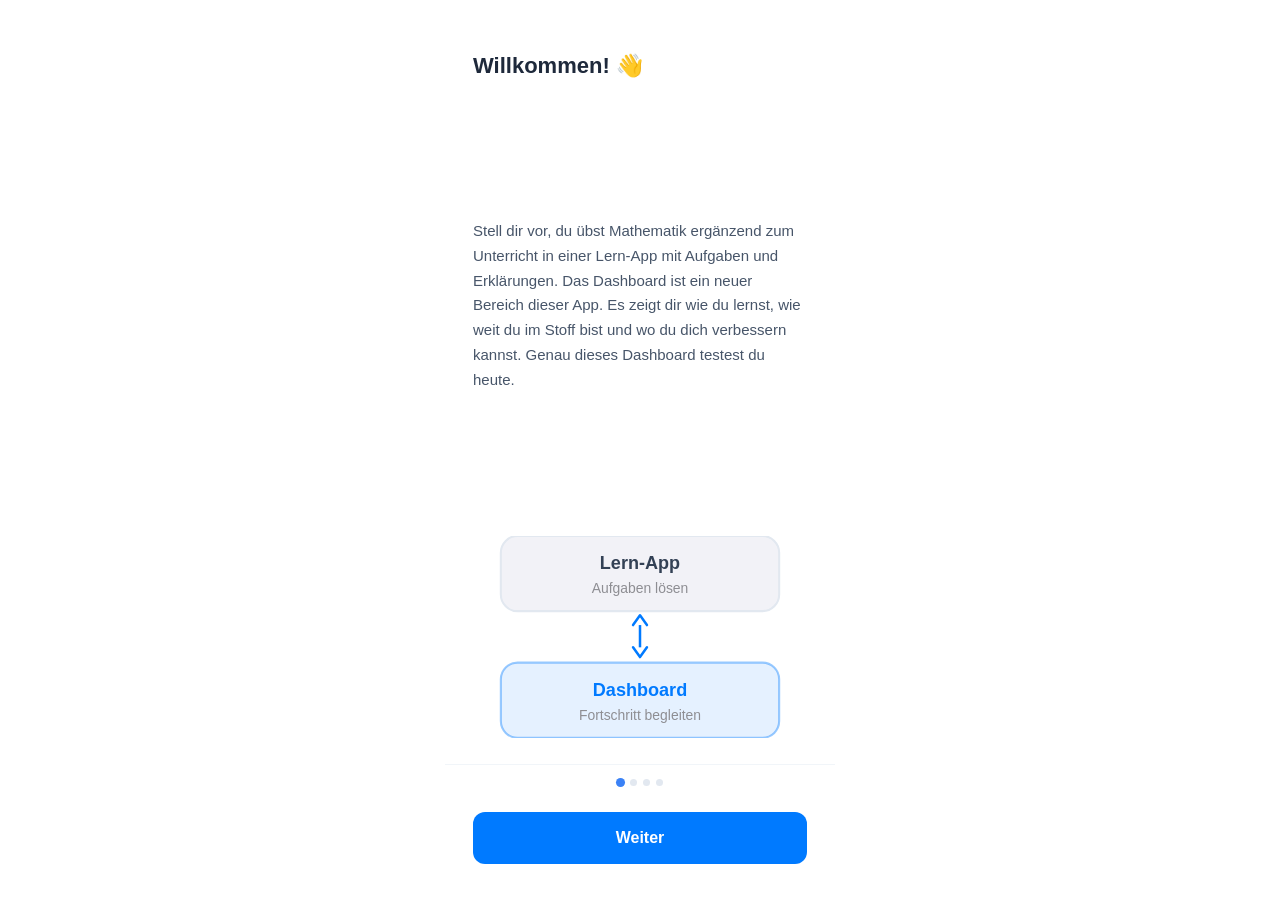
==== commit e872d856: "Add files via upload" ====
--- a/index.html
+++ b/index.html
@@ -107,6 +107,38 @@
       transform: scale(1.3);
     }
     .onb-btn { width: 100%; }
+    .onb-embedded-nav {
+      width: 100%;
+      height: 68px;
+      background: rgba(20, 20, 20, 0.75);
+      backdrop-filter: blur(20px) saturate(180%);
+      -webkit-backdrop-filter: blur(20px) saturate(180%);
+      border: 1px solid rgba(255, 255, 255, 0.12);
+      border-radius: 32px;
+      box-shadow: 0 8px 32px rgba(0,0,0,.4);
+      display: flex;
+      align-items: center;
+      justify-content: space-around;
+      padding: 0 8px;
+      flex-shrink: 0;
+    }
+    .onb-embedded-nav button {
+      display: flex;
+      align-items: center;
+      justify-content: center;
+      width: 44px;
+      height: 44px;
+      border: none;
+      background: none;
+      cursor: pointer;
+      border-radius: 16px;
+      -webkit-tap-highlight-color: transparent;
+      transition: background .18s;
+    }
+    .onb-embedded-nav button:active {
+      transform: scale(.92);
+      background: rgba(255,255,255,0.15);
+    }
   </style>
 </head>
 <body>
@@ -116,7 +148,7 @@
     <div id="screen-ziel" class="screen active">
       <div class="screen-header">
         <h1 class="screen-title">Mein Ziel</h1>
-        <span class="screen-subtitle">Wo will ich hin?</span>
+        <span class="screen-subtitle">Was will ich erreichen?</span>
       </div>
 
       <!-- Ziel-Block (Metrik 4 + 5) -->
@@ -140,11 +172,6 @@
         <div id="req-content"></div>
       </section>
 
-      <!-- Manuelle Eingabe (Metrik 28) -->
-      <section class="card card-subtle" id="manual-entry-section">
-        <div id="manual-entry-root"></div>
-      </section>
-
       <div class="screen-spacer"></div>
     </div><!-- /screen-ziel -->
 
@@ -166,9 +193,8 @@
         <div class="chart-header">
           <div>
             <div class="card-title">Mein Lernfortschritt</div>
-            <p class="muted small" id="chart-subtitle" style="margin-top:2px;margin-bottom:0;">Sep – Mai</p>
-          </div>
-          <div id="chart-toggle" class="chart-toggle-wrap"></div>
+            <p class="muted small" style="margin-top:2px;margin-bottom:0;">Entwicklung im Schuljahr</p>
+          </div>
         </div>
         <div id="semester-svg-wrap" style="margin-top:10px;"></div>
         <div id="semester-legend" class="semester-legend"></div>
@@ -206,33 +232,46 @@
       <div class="screen-spacer"></div>
     </div>
 
-    <!-- ── Screen 3: Reflexion ────────────────────────────── -->
+    <!-- ── Screen 3: Lernzeit ───────────────────────────────── -->
+    <div id="screen-lernzeit" class="screen">
+      <div class="screen-header">
+        <h1 class="screen-title">Lernzeit</h1>
+        <span class="screen-subtitle">Wann und wie viel lerne ich?</span>
+      </div>
+
+      <section class="card" id="lz-muster-card">
+        <div id="lz-muster-content"></div>
+      </section>
+
+      <section class="card card-subtle" id="lz-manual-section">
+        <div id="lz-manual-root"></div>
+      </section>
+
+      <div class="screen-spacer"></div>
+    </div>
+
+    <!-- ── Screen 4: Reflexion ────────────────────────────── -->
     <div id="screen-reflexion" class="screen">
       <div class="screen-header">
-        <h1 class="screen-title">Reflexion</h1>
-        <span class="screen-subtitle">Wie lief es?</span>
+        <h1 class="screen-title">Check-in</h1>
+        <span class="screen-subtitle">Wie lief meine Woche?</span>
       </div>
 
       <!-- Wöchentlicher Check-in -->
       <section class="card" id="ref-checkin-card">
-        <div class="card-title">Wöchentlicher Check-in</div>
+        <div class="card-title">Wöchentlicher Check-in<span class="info-icon" data-tip-title="Wozu ist der Check-in?" data-tip-text="Deine Einschätzung hilft dir zu verstehen wie du gerade lernst. Das Dashboard nutzt deine Eingabe um dir eine passende Lernstrategie zu empfehlen.">?</span></div>
 
         <div class="ref-section" style="margin-top:14px;">
           <p class="ref-question">Wie bewertest du deinen Lernfortschritt diese Woche?</p>
           <div class="ref-poles">
-            <span>wenig</span>
-            <span>viel</span>
+            <span>nicht gut</span>
+            <span>sehr gut</span>
           </div>
           <div class="ref-slider-wrap">
             <input type="range" class="ref-slider ref-slider--empty" id="ref-komp-slider"
                    min="1" max="10" value="5" step="1">
-            <div class="ref-sys-marker" id="ref-sys-marker" style="display:none;">
-              <div class="ref-sys-marker-tick"></div>
-              <span class="ref-sys-marker-pct" id="ref-sys-marker-pct"></span>
-            </div>
           </div>
           <p class="ref-hint" id="ref-komp-hint">Tippen um zu bewerten</p>
-          <p class="ref-sys-text" id="ref-sys-text" style="display:none;"></p>
         </div>
 
         <div class="ref-divider"></div>
@@ -249,28 +288,22 @@
         </div>
       </section>
 
-      <!-- Empfehlung -->
+      <!-- Deine Lernstrategie -->
       <section class="card" id="ref-empfehlung-card">
-        <div class="card-title">Empfehlung</div>
+        <div class="card-title">Deine Lernstrategie<span class="info-icon" data-tip-title="Wie entsteht diese Empfehlung?" data-tip-text="Das Dashboard kombiniert deinen Lernfortschritt und dein Wohlbefinden um dir einen passenden nächsten Schritt vorzuschlagen.">?</span></div>
         <div id="ref-empfehlung-content" style="margin-top:10px;"></div>
       </section>
 
       <!-- Deine Entwicklung -->
       <section class="card" id="ref-verlauf-card">
-        <div class="card-title">Deine Entwicklung</div>
+        <div class="card-title">Deine Entwicklung<span class="info-icon" data-tip-title="Wozu dieser Verlauf?" data-tip-text="Wenn du deinen gefühlten Fortschritt und deine Stimmung beim Lernen regelmäßig einträgst, erkennst du Muster über das Schuljahr — zum Beispiel ob du vor Prüfungen besonders motiviert bist oder nach den Ferien einen Aufschwung erlebst.">?</span></div>
         <div id="ref-verlauf-content" style="margin-top:12px;"></div>
       </section>
 
-      <!-- Dein Lernmuster -->
-      <section class="card" id="ref-muster-card">
-        <div class="card-title">Dein Lernmuster</div>
-        <div id="ref-muster-content" style="margin-top:12px;"></div>
-      </section>
-
       <div class="screen-spacer"></div>
     </div>
 
-    <!-- ── Screen 4: Anpassungen ──────────────────────────── -->
+    <!-- ── Screen 5: Anpassungen ──────────────────────────── -->
     <div id="screen-anpassungen" class="screen">
       <div class="screen-header">
         <h1 class="screen-title">Anpassungen</h1>
@@ -303,13 +336,16 @@
 
     <!-- ── Floating Bottom Navigation ────────────────────── -->
     <nav class="bottom-nav" id="bottom-nav">
-      <button class="nav-tab active" data-screen="screen-ziel" aria-label="Ziel">
+      <button class="nav-tab active" data-screen="screen-ziel" aria-label="Mein Ziel">
         <span class="nav-emoji">🎯</span>
       </button>
       <button class="nav-tab" data-screen="screen-fortschritt" aria-label="Fortschritt">
         <span class="nav-emoji">📈</span>
       </button>
-      <button class="nav-tab" data-screen="screen-reflexion" aria-label="Reflexion">
+      <button class="nav-tab" data-screen="screen-lernzeit" aria-label="Lernzeit">
+        <span class="nav-emoji">⏱️</span>
+      </button>
+      <button class="nav-tab" data-screen="screen-reflexion" aria-label="Check-in">
         <span class="nav-emoji">💭</span>
       </button>
       <button class="nav-tab" data-screen="screen-anpassungen" aria-label="Anpassungen">
@@ -319,91 +355,122 @@
 
   </div><!-- /app-container -->
 
+  <!-- ── Aufgaben-Overlay ──────────────────────────────────── -->
+  <div id="aufgaben-overlay" style="display:none;position:fixed;inset:0;z-index:500;background:var(--color-bg);max-width:390px;margin:0 auto;overflow-y:auto;">
+    <div style="padding:16px 16px 0;">
+      <button id="aufgaben-back-btn" style="background:none;border:none;color:var(--accent-blue);font-size:15px;font-weight:500;cursor:pointer;padding:8px 0;margin-bottom:12px;">← Zurück zum Dashboard</button>
+      <div id="aufgaben-badges" style="display:flex;gap:6px;margin-bottom:16px;"></div>
+      <h2 id="aufgaben-kapitel" style="font-size:17px;font-weight:600;margin:0 0 14px;color:var(--color-text);line-height:1.35;"></h2>
+    </div>
+    <div style="padding:0 16px;">
+      <div class="card" style="margin-bottom:12px;">
+        <p id="aufgaben-text" style="font-size:15px;line-height:1.6;margin:0;color:var(--color-text);"></p>
+      </div>
+      <div id="aufgaben-antworten" style="display:flex;flex-direction:column;gap:8px;"></div>
+      <p style="font-size:13px;color:var(--color-text-muted);text-align:center;padding:20px 0 32px;">
+        Das ist eine Vorschau — in der App kannst du hier deine Antwort auswählen.
+      </p>
+    </div>
+  </div>
+
   <!-- ── Onboarding ──────────────────────────────────────────── -->
   <div id="onboarding-overlay">
     <div class="onb-container">
 
-      <div class="onb-slide active">
+      <!-- Slide 1 — Willkommen -->
+      <div class="onb-slide active" style="justify-content:space-between;">
         <h2 class="onb-title">Willkommen! 👋</h2>
-        <p class="onb-text">Du bist im Dashboard deiner neuen Mathe-App, ergänzend zum Unterricht oder einfach weil dir Mathe Freude macht!</p>
-        <p class="onb-text">Das Dashboard begleitet dich beim Lernen und hat 4 Bereiche:</p>
+        <p class="onb-text">Stell dir vor, du übst Mathematik ergänzend zum Unterricht in einer Lern-App mit Aufgaben und Erklärungen. Das Dashboard ist ein neuer Bereich dieser App. Es zeigt dir wie du lernst, wie weit du im Stoff bist und wo du dich verbessern kannst. Genau dieses Dashboard testest du heute.</p>
+        <svg width="100%" viewBox="0 0 240 145" style="display:block;margin:10px auto;" xmlns="http://www.w3.org/2000/svg">
+          <rect x="20" y="0" width="200" height="54" rx="12" fill="#F2F2F7" stroke="#E2E8F0" stroke-width="1.5"/>
+          <text x="120" y="24" text-anchor="middle" font-size="13" font-weight="600" fill="#334155">Lern-App</text>
+          <text x="120" y="41" text-anchor="middle" font-size="10" fill="#8E8E93">Aufgaben lösen</text>
+          <line x1="120" y1="64" x2="120" y2="80" stroke="#007AFF" stroke-width="1.8"/>
+          <polyline points="115,64 120,57 125,64" fill="none" stroke="#007AFF" stroke-width="1.8" stroke-linecap="round" stroke-linejoin="round"/>
+          <polyline points="115,80 120,87 125,80" fill="none" stroke="#007AFF" stroke-width="1.8" stroke-linecap="round" stroke-linejoin="round"/>
+          <rect x="20" y="91" width="200" height="54" rx="12" fill="rgba(0,122,255,0.1)" stroke="rgba(0,122,255,0.4)" stroke-width="1.5"/>
+          <text x="120" y="115" text-anchor="middle" font-size="13" font-weight="600" fill="#007AFF">Dashboard</text>
+          <text x="120" y="132" text-anchor="middle" font-size="10" fill="#8E8E93">Fortschritt begleiten</text>
+        </svg>
+      </div>
+
+      <!-- Slide 2 — So lernst du in der App -->
+      <div class="onb-slide">
+        <h2 class="onb-title">So kannst du dir die App vorstellen</h2>
+        <p class="onb-text">Alle Lernaufgaben sind den 4 Themenbereichen zugeordnet (z. B. Algebra). Jeder Themenbereich ist in Kapitel unterteilt. Jedes Kapitel steht für ein neues mathematisches Konzept das du verstehen sollst. Jedes Kapitel enthält mehrere Aufgaben.</p>
+        <div style="background:#fff;border-radius:14px;box-shadow:0 2px 8px rgba(0,0,0,0.08),0 0 1px rgba(0,0,0,0.04);padding:14px;margin:4px 0 0;">
+          <div style="display:flex;gap:8px;margin-bottom:12px;flex-wrap:wrap;">
+            <span style="background:rgba(0,122,255,0.1);color:#007AFF;border-radius:20px;padding:3px 10px;font-size:12px;font-weight:500;">Lineare Funktionen</span>
+            <span style="background:rgba(52,199,89,0.1);color:#34C759;border-radius:20px;padding:3px 10px;font-size:12px;font-weight:500;">Einfach</span>
+          </div>
+          <p style="font-size:14px;color:#334155;line-height:1.5;margin:0 0 12px;">Bestimme die Steigung der Geraden durch die Punkte A(0|1) und B(2|5).</p>
+          <div style="display:flex;flex-direction:column;gap:7px;">
+            <div style="background:#F8FAFC;border-radius:10px;padding:11px 13px;font-size:14px;color:#475569;border:1px solid #E2E8F0;">a)&nbsp;&nbsp;m = 1</div>
+            <div style="background:#F8FAFC;border-radius:10px;padding:11px 13px;font-size:14px;color:#475569;border:1px solid #E2E8F0;">b)&nbsp;&nbsp;m = 2</div>
+          </div>
+        </div>
+      </div>
+
+      <!-- Slide 3 — Das Dashboard -->
+      <div class="onb-slide">
+        <h2 class="onb-title">Das Dashboard</h2>
+        <p class="onb-text">Die 5 Menüpunkte:</p>
         <div class="onb-features">
           <div class="onb-feature">
             <span class="onb-feat-icon">🎯</span>
             <div>
-              <div class="onb-feat-name">Ziel</div>
-              <div class="onb-feat-desc">Setze dir Lernziele</div>
+              <div class="onb-feat-name">Mein Ziel</div>
+              <div class="onb-feat-desc">Lernziele setzen und verfolgen</div>
             </div>
           </div>
           <div class="onb-feature">
             <span class="onb-feat-icon">📈</span>
             <div>
               <div class="onb-feat-name">Fortschritt</div>
-              <div class="onb-feat-desc">Verfolge deine Entwicklung</div>
+              <div class="onb-feat-desc">Deinen Fortschritt im Stoff sehen</div>
+            </div>
+          </div>
+          <div class="onb-feature">
+            <span class="onb-feat-icon">⏱️</span>
+            <div>
+              <div class="onb-feat-name">Lernzeit</div>
+              <div class="onb-feat-desc">Lernverhalten und Gewohnheiten verstehen</div>
             </div>
           </div>
           <div class="onb-feature">
             <span class="onb-feat-icon">💭</span>
             <div>
-              <div class="onb-feat-name">Reflexion</div>
-              <div class="onb-feat-desc">Reflektiere dein Lernen</div>
+              <div class="onb-feat-name">Check-in</div>
+              <div class="onb-feat-desc">Woche reflektieren und Empfehlungen erhalten</div>
             </div>
           </div>
           <div class="onb-feature">
             <span class="onb-feat-icon">⚙️</span>
             <div>
               <div class="onb-feat-name">Anpassungen</div>
-              <div class="onb-feat-desc">Passe das Dashboard an</div>
+              <div class="onb-feat-desc">Elemente ein-/ausblenden</div>
             </div>
           </div>
         </div>
-      </div>
-
-      <div class="onb-slide">
-        <h2 class="onb-title">So funktioniert die App</h2>
-        <div class="onb-features">
-          <div class="onb-feature">
-            <span class="onb-feat-icon">📚</span>
-            <div>
-              <div class="onb-feat-name">Themen</div>
-              <div class="onb-feat-desc">Die großen Lernbereiche wie Analysis oder Algebra.</div>
-            </div>
-          </div>
-          <div class="onb-feature">
-            <span class="onb-feat-icon">📖</span>
-            <div>
-              <div class="onb-feat-name">Module</div>
-              <div class="onb-feat-desc">Unterthemen innerhalb eines Themas, zum Beispiel Ableitungsregeln.</div>
-            </div>
-          </div>
-          <div class="onb-feature" style="align-items:flex-start;">
-            <span class="onb-feat-icon" style="margin-top:1px;">✏️</span>
-            <div>
-              <div class="onb-feat-name">Aufgaben</div>
-              <div class="onb-feat-desc">Es gibt viele Aufgaben, du musst aber nicht alle spielen. Bestimmte Aufgaben sind als Testaufgaben markiert. Löst du diese beim ersten Versuch richtig, gilt das Modul als verstanden.</div>
-            </div>
-          </div>
-        </div>
-      </div>
-
-      <div class="onb-slide">
-        <h2 class="onb-title">🎯 Mein Ziel</h2>
-        <p class="onb-text">Hier siehst du dein aktuelles Lernziel. Du kannst zwischen einem Zeitziel (z.B. 30 Min/Tag) und einem Lernziel (z.B. bestimmtes Modul abschließen) wählen.</p>
-      </div>
-
-      <div class="onb-slide">
-        <h2 class="onb-title">📈 Fortschritt</h2>
-        <p class="onb-text">Hier siehst du wie weit du in den einzelnen Themengebieten bist und wie sich deine Kompetenz über das Schuljahr entwickelt.</p>
-      </div>
-
-      <div class="onb-slide">
-        <h2 class="onb-title">💭 Reflexion</h2>
-        <p class="onb-text">Einmal pro Woche kannst du hier einschätzen wie gut du gelernt hast und wie es dir dabei ging. Das hilft dir besser zu lernen.</p>
-      </div>
-
-      <div class="onb-slide">
-        <h2 class="onb-title">Bereit? Los geht's! 🚀</h2>
-        <p class="onb-text">Du kannst das Dashboard jetzt ausprobieren. Viel Spaß beim Lernen!</p>
+        <p style="font-size:13px;color:#8E8E93;line-height:1.5;margin:14px 0 0;">Die 5 Bereiche kannst du unabhängig voneinander nutzen.</p>
+      </div>
+
+      <!-- Slide 4 — Los geht's -->
+      <div class="onb-slide" style="justify-content:center;gap:28px;">
+        <div>
+          <h2 class="onb-title" style="margin-bottom:12px;">Bereit? Los geht's! 🚀</h2>
+          <p class="onb-text" style="margin-bottom:0;">Schau dich in Ruhe um — es gibt kein Richtig oder Falsch. Du kannst jederzeit zwischen den 5 Bereichen wechseln.</p>
+        </div>
+        <div>
+          <p style="font-size:13px;color:#8E8E93;text-align:center;margin:0 0 12px;">Tippe auf einen Bereich um zu starten.</p>
+          <nav id="onb-nav" class="onb-embedded-nav">
+            <button data-screen="screen-ziel"><span class="nav-emoji">🎯</span></button>
+            <button data-screen="screen-fortschritt"><span class="nav-emoji">📈</span></button>
+            <button data-screen="screen-lernzeit"><span class="nav-emoji">⏱️</span></button>
+            <button data-screen="screen-reflexion"><span class="nav-emoji">💭</span></button>
+            <button data-screen="screen-anpassungen"><span class="nav-emoji">⚙️</span></button>
+          </nav>
+        </div>
       </div>
 
       <div class="onb-footer">
@@ -412,8 +479,6 @@
           <span class="onb-dot"></span>
           <span class="onb-dot"></span>
           <span class="onb-dot"></span>
-          <span class="onb-dot"></span>
-          <span class="onb-dot"></span>
         </div>
         <button class="btn btn-primary onb-btn" id="onb-btn">Weiter</button>
       </div>
--- a/styles.css
+++ b/styles.css
@@ -20,6 +20,12 @@
   --color-text-muted: #8E8E93;
   --color-border:     rgba(60, 60, 67, 0.12);
 
+  /* Themenfarben */
+  --color-ag: #007AFF;
+  --color-fa: #AF52DE;
+  --color-an: #5856D6;
+  --color-ws: #32ADE6;
+
   --radius-sm:   8px;
   --radius-md:   12px;
   --radius-lg:   16px;
@@ -106,12 +112,6 @@
   background: var(--color-surface);
   box-shadow: none;
 }
-.card-header {
-  display: flex;
-  align-items: center;
-  justify-content: space-between;
-  gap: 8px;
-}
 .card-title {
   font-size: 17px;
   font-weight: 600;
@@ -119,24 +119,6 @@
   color: var(--color-text);
 }
 .card-title.small { font-size: 13px; letter-spacing: 0; color: var(--color-text-muted); }
-
-/* ── Collapsible ─────────────────────────────────────────── */
-.collapsible {
-  overflow: hidden;
-  transition: max-height .25s ease, opacity .2s ease;
-  max-height: 1000px;
-  opacity: 1;
-}
-.collapsible.collapsed {
-  max-height: 0;
-  opacity: 0;
-}
-.chevron {
-  flex-shrink: 0;
-  transition: transform .22s ease;
-  color: var(--color-text-muted);
-}
-.chevron.open { transform: rotate(180deg); }
 
 /* ── Buttons ─────────────────────────────────────────────── */
 .btn {
@@ -203,8 +185,6 @@
 .chip:active { transform: scale(.95); }
 
 /* ── Form Fields ─────────────────────────────────────────── */
-.field-group { margin-top: 14px; }
-.field-group:first-child { margin-top: 12px; }
 .field-label {
   display: block;
   font-size: 13px;
@@ -233,22 +213,6 @@
 }
 .input-unit { font-size: 13px; color: var(--color-text-muted); }
 
-.select {
-  width: 100%;
-  padding: 9px 12px;
-  border: 1.5px solid var(--color-border);
-  border-radius: var(--radius-md);
-  font-size: 14px;
-  background: var(--color-bg);
-  outline: none;
-  appearance: none;
-  background-image: url("data:image/svg+xml,%3Csvg xmlns='http://www.w3.org/2000/svg' width='12' height='12' viewBox='0 0 24 24' fill='none' stroke='%2364748B' stroke-width='2'%3E%3Cpolyline points='6 9 12 15 18 9'/%3E%3C/svg%3E");
-  background-repeat: no-repeat;
-  background-position: right 12px center;
-  padding-right: 32px;
-}
-.select:focus { border-color: var(--color-primary); }
-
 .slider {
   width: 100%;
   height: 4px;
@@ -297,8 +261,6 @@
   font-weight: 600;
   box-shadow: 0 1px 3px rgba(0,0,0,.12);
 }
-
-.ziel-view { min-height: 0; }
 
 /* Module chips — horizontal scroll */
 .modul-chip-row {
@@ -352,179 +314,7 @@
   font-size: 12px;
   font-weight: 500;
 }
-.badge-success { background: rgba(52, 199, 89, 0.12); color: var(--accent-green); }
 .badge-progress { background: rgba(0, 122, 255, 0.10); color: var(--accent-blue); }
-
-/* Leistungsziel */
-.leistung-thema-row {
-  display: flex;
-  align-items: center;
-  justify-content: space-between;
-  gap: 8px;
-}
-.leistung-thema-name {
-  font-size: 14px;
-  font-weight: 600;
-}
-.ziel-badge {
-  display: inline-flex;
-  align-items: center;
-  padding: 3px 10px;
-  background: var(--color-amber-bg);
-  color: var(--color-amber);
-  border-radius: var(--radius-pill);
-  font-size: 12px;
-  font-weight: 700;
-  flex-shrink: 0;
-}
-.leistung-gesamt {
-  margin-top: 12px;
-  padding-top: 12px;
-  border-top: 1px solid var(--color-border);
-}
-.leistung-bar-wrap {
-  position: relative;
-  height: 8px;
-  background: rgba(0, 0, 0, 0.06);
-  border-radius: var(--radius-pill);
-  overflow: visible;
-  margin-bottom: 6px;
-}
-.leistung-bar-fill {
-  height: 100%;
-  border-radius: var(--radius-pill);
-  background: var(--color-primary);
-  transition: width .4s ease;
-}
-.leistung-bar-target {
-  position: absolute;
-  top: -4px;
-  width: 2px;
-  height: 16px;
-  background: var(--color-amber);
-  border-radius: 1px;
-  transform: translateX(-50%);
-}
-.leistung-bar-meta {
-  display: flex;
-  justify-content: space-between;
-  align-items: center;
-}
-.current-pct {
-  font-size: 12px;
-  font-weight: 600;
-  color: var(--color-primary);
-}
-
-/* Edit-Panel Trenner */
-.edit-sep {
-  height: 1px;
-  background: var(--color-border);
-  margin: 14px 0;
-}
-
-/* Wochenkalender */
-.week-grid {
-  display: grid;
-  grid-template-columns: repeat(7, 1fr);
-  gap: 4px;
-}
-.week-day {
-  display: flex;
-  flex-direction: column;
-  align-items: center;
-  gap: 4px;
-}
-.week-day-label {
-  font-size: 11px;
-  color: var(--color-text-muted);
-  font-weight: 500;
-}
-.week-day-dot {
-  width: 32px;
-  height: 32px;
-  border-radius: 50%;
-  border: 1.5px solid var(--color-border);
-  display: flex;
-  align-items: center;
-  justify-content: center;
-  font-size: 11px;
-}
-.week-day-dot.planned {
-  border-color: var(--color-primary);
-  color: var(--color-primary);
-  font-weight: 600;
-}
-.week-day-dot.done {
-  background: var(--color-success);
-  border-color: var(--color-success);
-  color: #fff;
-}
-.week-summary {
-  margin-top: 12px;
-  font-size: 13px;
-  color: var(--color-text-muted);
-}
-.week-summary strong { color: var(--color-text); }
-
-/* ── Leistungsziel — Thema-Auswahl ──────────────────────── */
-.thema-chip-row {
-  display: grid;
-  grid-template-columns: 1fr 1fr;
-  gap: 6px;
-  margin-bottom: 8px;
-}
-.thema-chip {
-  font-size: 12px;
-  padding: 8px 10px;
-  white-space: normal;
-  text-align: center;
-  line-height: 1.3;
-}
-
-.thema-progress-row {
-  display: flex;
-  align-items: center;
-  gap: 8px;
-  margin-bottom: 12px;
-}
-.thema-bar-wrap {
-  flex: 1;
-  height: 4px;
-  background: rgba(0, 0, 0, 0.06);
-  border-radius: var(--radius-pill);
-  overflow: hidden;
-}
-.thema-bar-fill {
-  height: 100%;
-  background: var(--color-primary);
-  border-radius: var(--radius-pill);
-  transition: width .3s ease;
-}
-.thema-pct {
-  font-size: 12px;
-  font-weight: 600;
-  color: var(--color-primary);
-  min-width: 30px;
-  text-align: right;
-}
-
-/* Gemeisterte Modul-Chips */
-.modul-chip.mastered {
-  color: var(--color-success);
-  border-color: var(--color-success-bg);
-  background: var(--color-success-bg);
-  opacity: 0.8;
-  display: inline-flex;
-  align-items: center;
-  gap: 3px;
-}
-.modul-chip.mastered.active {
-  opacity: 1;
-  background: var(--color-success);
-  border-color: var(--color-success);
-  color: #fff;
-}
 
 /* Modul-Detail-Card */
 .modul-detail-card {
@@ -551,35 +341,6 @@
   font-size: 13px;
   font-weight: 500;
 }
-
-/* Garmin-Row: Aktuell vs. Ziel */
-.garmin-row {
-  display: flex;
-  align-items: center;
-  justify-content: space-around;
-  gap: 8px;
-  padding: 4px 0 2px;
-}
-.garmin-item {
-  display: flex;
-  flex-direction: column;
-  align-items: center;
-  gap: 2px;
-  flex: 1;
-}
-.garmin-value {
-  font-size: 26px;
-  font-weight: 700;
-  line-height: 1;
-  color: var(--color-text);
-}
-.garmin-label {
-  font-size: 11px;
-  color: var(--color-text-muted);
-  text-align: center;
-}
-.garmin-arrow { color: var(--color-border); flex-shrink: 0; }
-.garmin-target .garmin-value { color: var(--color-amber); }
 
 /* Progress bar with optional target marker */
 .modul-bar-outer {
@@ -596,11 +357,11 @@
   transform: translateX(-50%);
 }
 
-/* Wochenziel-Sektion */
-.wochenziel-section { margin-top: 12px; }
-.amber-text { color: var(--color-amber); }
-
 /* ── Recommendation Card ─────────────────────────────────── */
+#recommendation-section {
+  background: rgba(0, 122, 255, 0.06);
+  border-radius: var(--radius-lg);
+}
 .rec-card { padding-top: 12px; }
 .rec-tag {
   display: inline-block;
@@ -659,15 +420,7 @@
   color: var(--color-text);
   line-height: 1.4;
 }
-.req-status-icon {
-  flex-shrink: 0;
-  width: 14px;
-  text-align: center;
-  font-size: 12px;
-}
 .req-status-gemeistert { color: var(--accent-green); }
-.req-status-laufend    { color: var(--color-primary); }
-.req-status-offen      { color: var(--color-text-muted); }
 
 /* ── Utilities ───────────────────────────────────────────── */
 .muted  { color: var(--color-text-muted); }
@@ -717,7 +470,7 @@
   display: flex;
   align-items: center;
   justify-content: center;
-  width: 52px;
+  width: 44px;
   height: 52px;
   border-radius: 20px;
   color: rgba(255, 255, 255, 0.5);
@@ -767,43 +520,11 @@
   font-weight: 600;
   margin-top: 4px;
 }
-.summary-modul-chips {
-  display: flex;
-  flex-wrap: wrap;
-  gap: 4px;
-  margin-top: 6px;
-}
-.summary-modul-chip {
-  padding: 3px 8px;
-  background: var(--color-primary-bg);
-  color: var(--color-primary);
-  border-radius: var(--radius-pill);
-  font-size: 11px;
-  font-weight: 600;
-}
 .summary-meta {
   font-size: 12px;
   color: var(--color-text-muted);
   margin-top: 6px;
 }
-.summary-bar-wrap {
-  height: 6px;
-  background: var(--color-border);
-  border-radius: var(--radius-pill);
-  overflow: hidden;
-}
-.summary-bar-fill {
-  height: 100%;
-  background: var(--color-primary);
-  border-radius: var(--radius-pill);
-  transition: width .3s ease;
-}
-.summary-bar-label {
-  font-size: 11px;
-  color: var(--color-text-muted);
-  margin-top: 4px;
-}
-
 /* ── Modal Overlay ────────────────────────────────────────── */
 .modal-overlay {
   position: fixed;
@@ -1001,26 +722,6 @@
   color: var(--color-text-muted);
 }
 
-/* ── Chart-Legende ────────────────────────────────────────── */
-.chart-legend {
-  display: flex;
-  align-items: center;
-  justify-content: center;
-  gap: 10px;
-  margin-top: 4px;
-}
-.legend-dot {
-  display: inline-block;
-  width: 10px;
-  height: 10px;
-  border-radius: 2px;
-  flex-shrink: 0;
-}
-.legend-lbl {
-  font-size: 11px;
-  color: var(--color-text-muted);
-}
-
 /* ── Datums-Validierungsfehler ───────────────────────────── */
 .date-error {
   font-size: 12px;
@@ -1043,21 +744,6 @@
   color: var(--color-text-muted);
   line-height: 1.35;
 }
-.tempo-icon {
-  font-size: 14px;
-  flex-shrink: 0;
-  width: 18px;
-  text-align: center;
-}
-.tempo-ok {
-  color: var(--accent-green);
-  font-weight: 500;
-}
-.tempo-warn {
-  color: var(--accent-amber);
-  font-weight: 500;
-}
-
 /* ── Screen 2: Themen-Kachel ─────────────────────────────── */
 .thema-tabs {
   display: flex;
@@ -1103,14 +789,14 @@
 .thema-bar-fill {
   height: 100%;
   border-radius: var(--radius-pill);
-  transition: width .4s ease;
+  transition: width 600ms ease-out;
 }
 
 /* ── Modul-Liste (Tab-Kachel) ────────────────────────────── */
 .mod-list {
   border-top: 1px solid var(--color-border);
   margin-top: 4px;
-  max-height: 300px;
+  max-height: 165px;
   overflow-y: auto;
   scrollbar-width: thin;
   scrollbar-color: var(--color-border) transparent;
@@ -1134,9 +820,7 @@
   justify-content: center;
 }
 .mod-dot--green { background: var(--color-success); }
-.mod-dot--blue  { background: var(--color-primary); }
 .mod-dot--amber { background: var(--color-amber-bg); border: 2px solid var(--color-amber); }
-.mod-dot--open  { background: var(--color-border); }
 .mod-name       { flex: 1; font-size: 12.5px; line-height: 1.3; color: var(--color-text); }
 .mod-name--done  { color: var(--color-text-muted); }
 .mod-name--muted { color: var(--color-text-muted); }
@@ -1341,7 +1025,7 @@
   width: 22px;
   height: 22px;
   border-radius: 50%;
-  background: white;
+  background: var(--thumb-color, white);
   box-shadow: 0 1px 4px rgba(0,0,0,0.25);
   cursor: pointer;
   -webkit-appearance: none;
@@ -1350,7 +1034,7 @@
   width: 22px;
   height: 22px;
   border-radius: 50%;
-  background: white;
+  background: var(--thumb-color, white);
   box-shadow: 0 1px 4px rgba(0,0,0,0.25);
   cursor: pointer;
   border: none;
@@ -1552,20 +1236,43 @@
   line-height: 1.4;
 }
 
-/* ── Lernzeitmuster (Balkendiagramm) ─────────────────────── */
-.zt-chart { display: flex; gap: 4px; margin-bottom: 12px; }
-.zt-col { flex: 1; display: flex; flex-direction: column; align-items: center; gap: 2px; }
-.zt-min-lbl { font-size: 8.5px; color: var(--color-text-muted); height: 12px; display: flex; align-items: flex-end; }
-.zt-bar-wrap { width: 100%; height: 48px; display: flex; align-items: flex-end; }
-.zt-bar { width: 100%; background: var(--color-primary); border-radius: 3px 3px 0 0; min-height: 2px; }
-.zt-bar--empty { background: var(--color-border); border-radius: 3px; }
-.zt-day { font-size: 10px; font-weight: 500; color: var(--color-text-muted); }
+/* ── Lernzeitmuster (Statistiken) ────────────────────────── */
 .zt-stats { display: flex; border: 1px solid var(--color-border); border-radius: var(--radius-md); overflow: hidden; margin-bottom: 10px; }
 .zt-stat { flex: 1; display: flex; flex-direction: column; align-items: center; padding: 8px 4px; border-right: 1px solid var(--color-border); }
 .zt-stat:last-child { border-right: none; }
 .zt-stat-val { font-size: 18px; font-weight: 700; color: var(--color-primary); line-height: 1.1; }
 .zt-stat-lbl { font-size: 10px; color: var(--color-text-muted); margin-top: 1px; }
-.zt-pattern { font-size: 12px; color: var(--color-text-muted); line-height: 1.5; }
+
+/* ── Lernzeit-Heatmap ────────────────────────────────────── */
+.lz-heatmap-grid {
+  display: grid;
+  grid-template-columns: 52px repeat(7, 1fr);
+  gap: 3px;
+}
+.lz-heatmap-cell {
+  border-radius: 4px;
+  aspect-ratio: 1;
+}
+.lz-heatmap-kw {
+  font-size: 10px;
+  color: var(--color-text-muted);
+  display: flex;
+  align-items: center;
+  min-width: 36px;
+  padding-right: 4px;
+  line-height: 1.3;
+  text-align: right;
+  white-space: normal;
+}
+.lz-heatmap-day {
+  font-size: 10px;
+  color: var(--color-text-muted);
+  text-align: center;
+  display: flex;
+  flex-direction: column;
+  align-items: center;
+  gap: 1px;
+}
 
 /* ── Manuelle Eingabe — Toggle-Buttons ───────────────────── */
 #btn-analog,
@@ -1586,3 +1293,88 @@
 
 #ref-komp-hint,
 #ref-emo-hint { display: none; }
+
+/* ── Aufgaben-Overlay ────────────────────────────────────── */
+.aufgaben-antwort-btn {
+  display: flex;
+  align-items: center;
+  gap: 12px;
+  background: var(--color-surface);
+  border-radius: 16px;
+  box-shadow: var(--shadow-card);
+  padding: 14px 16px;
+  cursor: pointer;
+  transition: transform .15s;
+  -webkit-tap-highlight-color: transparent;
+}
+.aufgaben-antwort-btn:active {
+  transform: scale(0.98);
+}
+.aufgaben-antwort-buchstabe {
+  font-size: 14px;
+  font-weight: 600;
+  color: var(--color-text-muted);
+  min-width: 18px;
+  flex-shrink: 0;
+}
+.aufgaben-antwort-text {
+  font-size: 15px;
+  color: var(--color-text);
+  line-height: 1.4;
+}
+
+/* ── Info-Icon & Tooltip ─────────────────────────────────── */
+.info-icon {
+  display: inline-flex;
+  align-items: center;
+  justify-content: center;
+  width: 15px;
+  height: 15px;
+  border-radius: 50%;
+  border: 1.5px solid var(--color-text-muted);
+  color: var(--color-text-muted);
+  font-size: 9px;
+  font-weight: 700;
+  line-height: 1;
+  margin-left: 6px;
+  cursor: pointer;
+  flex-shrink: 0;
+  vertical-align: middle;
+  position: relative;
+  top: -1px;
+  -webkit-tap-highlight-color: transparent;
+  user-select: none;
+}
+
+.info-tooltip {
+  position: fixed;
+  z-index: 250;
+  max-width: 260px;
+  background: var(--color-surface);
+  border: 0.5px solid var(--color-border);
+  border-radius: var(--radius-md);
+  padding: 10px 12px;
+  font-size: 12px;
+  color: var(--color-text-muted);
+  line-height: 1.6;
+  box-shadow: var(--shadow-card);
+  pointer-events: none;
+}
+
+.info-tooltip-title {
+  display: block;
+  font-size: 12px;
+  font-weight: 600;
+  color: var(--color-text);
+  margin-bottom: 3px;
+}
+
+/* ── Animationen ─────────────────────────────────────────── */
+@keyframes fadeScaleIn {
+  from { opacity: 0; transform: scale(0.8); }
+  to   { opacity: 1; transform: scale(1); }
+}
+
+@media (prefers-reduced-motion: reduce) {
+  .lz-heatmap-cell { animation: none !important; }
+}
